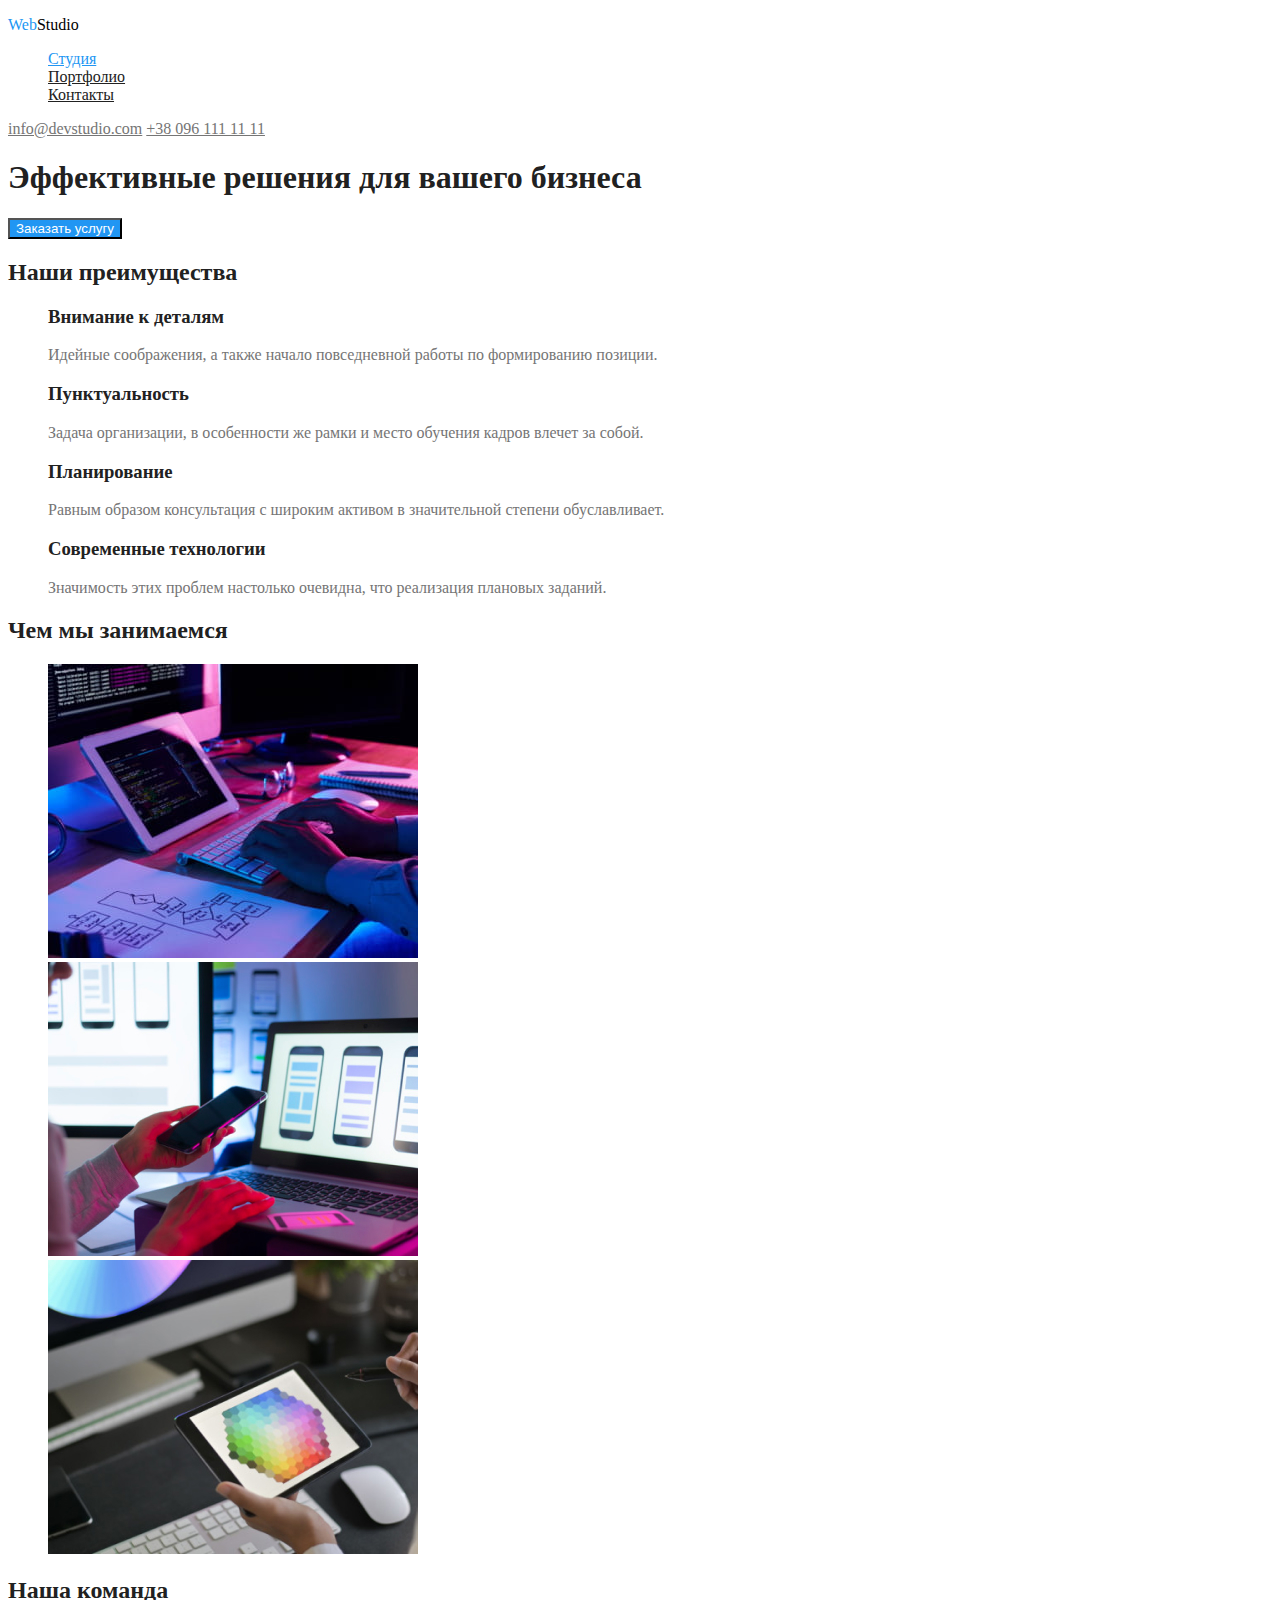
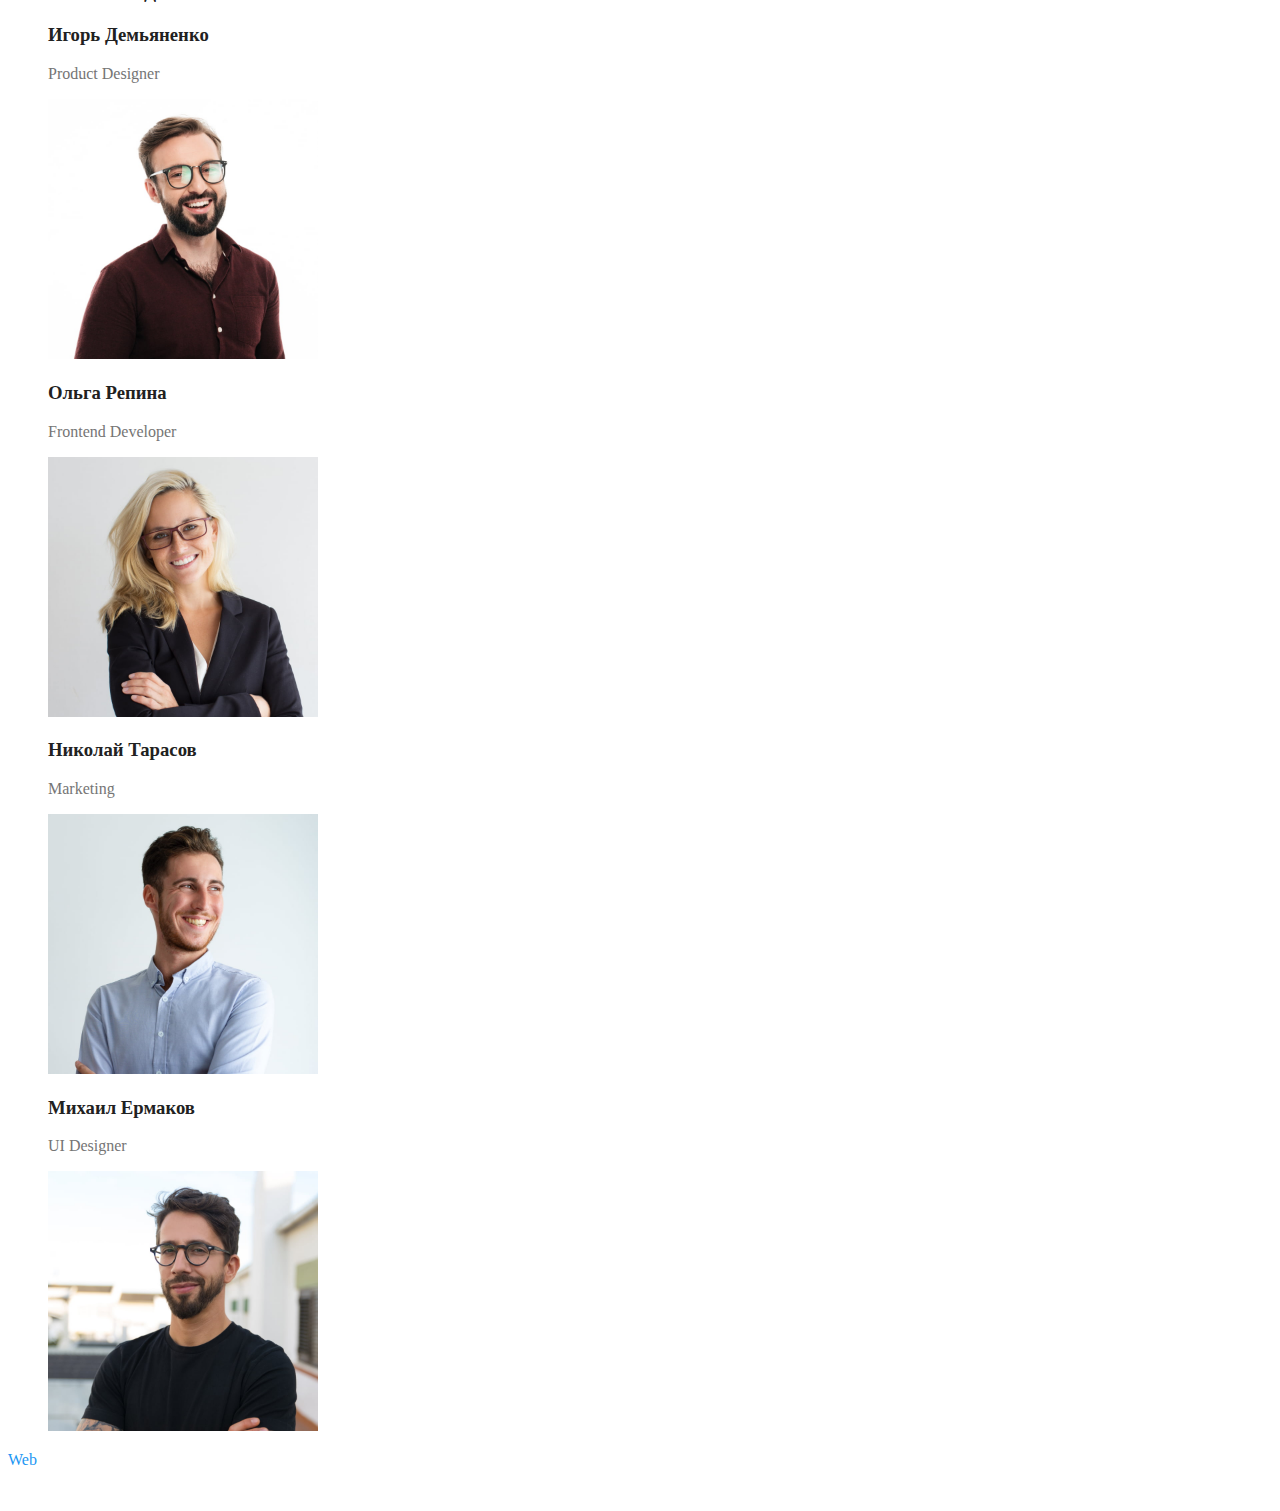
==== index.html @ 6a69d79b "." ====
<!DOCTYPE html>
<html lang="ru">
<head>
    <meta charset="UTF-8">
    <meta http-equiv="X-UA-Compatible" content="IE=edge">
    <meta name="viewport" content="width=device-width, initial-scale=1.0">
    <title>WebStudio</title>
    <link rel="stylesheet" href="./css/style.css">
</head>
<body>

    <!--Шапка-->
    <header>
        <p class="logo">Web<span>Studio</span></p>
        <nav class="site-nav">
            <ul>
                <li> <a class="link current" href="">Студия</a></li>
                <li> <a class="link" href="./portfolio.html">Портфолио</a></li>
                <li> <a class="link" href="">Контакты</a></li>
            </ul>
        </nav>
        <div class="contacts">
            <a class="link" href="mailto:info@devstudio.com">info@devstudio.com</a>
            <a class="link" href="tel:+380991111111">+38 096 111 11 11</a>
        </div>
    </header>
    <main>

    <!-- Hero -->
    <section>
        <h1>Эффективные решения для вашего бизнеса</h1>
        <button type="button" class="button">Заказать услугу</button>
    </section>

    <!-- Наши особенности -->
    <section class="section">
        <h2 class="section-title">Наши преимущества</h2>
        <ul>
           <li><h3 class="features-heading">Внимание к деталям</h3><p class="features-text">Идейные соображения, а также начало повседневной работы по формированию позиции.</p></li> 
           <li><h3 class="features-heading">Пунктуальность</h3><p class="features-text">Задача организации, в особенности же рамки и место обучения кадров влечет за собой.</p></li>
           <li><h3 class="features-heading">Планирование</h3><p class="features-text">Равным образом консультация с широким активом в значительной степени обуславливает.</p></li>
           <li><h3 class="features-heading">Современные технологии</h3><p class="features-text">Значимость этих проблем настолько очевидна, что реализация плановых заданий.</p></li>
        </ul>
    </section> 

    <!-- Чем мы занимаемся-->
    <section class="section">
        <h2 class="section-title">Чем мы занимаемся</h2>
        <ul>
            <li><img src="images/working-process1.jpg" width="370" alt="Процесс написания кода разработчиком"></li>
            <li><img src="images/working-process2.jpg" width="370" alt="Процесс разработки дизайна мобильного приложения"></li>
            <li><img src="images/working-process3.jpg" width="370" alt="Палитра цветов на планшете"></li>
        </ul>
    </section>

    <!-- Наша команда -->
    <section class="section">
        <h2 class="section-title">Наша команда</h2>
        <ul class="team">
            <li><h3>Игорь Демьяненко</h3><p class="team-role">Product Designer</p><img src="images/team-member4.jpg" width="270" alt="Фото Игоря Демьяненко"></li>
            <li><h3>Ольга Репина</h3><p class="team-role">Frontend Developer</p><img src="images/team-member1.jpg" width="270" alt="Фото Ольги Репиной"></li>
            <li><h3>Николай Тарасов</h3><p class="team-role">Marketing</p><img src="images/team-member2.jpg" width="270" alt="Фото Николая Тарасова"></li>
            <li><h3>Михаил Ермаков</h3><p class="team-role">UI Designer</p><img src="images/team-member3.jpg" width="270" alt="Фото Михаила Ермакова"></li>
        </ul>
    </section>
    </main>

    <!--Подвал-->
    <footer>
        <p class="logo footer">Web<span>Studio</span></p>
        <address class="address">
            г. Киев, пр-т Леси Украинки, 26
            <a class="address-contacts" href="mailto:info@example.com">info@example.com</a> 
            <a class="address-contacts" href="tel:+380991111111">+38 099 111 11 11</a>
        </address>
    </footer>
</body>
</html>
---- css/style.css ----
/* акцент #2196F3 */
/* основной цвет #212121 */
/* вторичный цвет #757575 */
/* белый #FFFFFF */
:root {
    --primary-text-color: #212121;
    --secondary-text-color: #757575;
    --accent-color: #2196F3;
    --primary-white-color: #FFFFFF;
}
body {
    color: var(--primary-text-color);
}
ul {
    list-style: none;
}

/* Шапка */

.logo {
    color: var(--accent-color)
}
.logo span {
    color: #000000;;
}
.site-nav .link {
    color: var(--primary-text-color);
}
.site-nav .link:hover,
.site-nav .link:focus {
    color: var(--accent-color);
}
.site-nav .link.current {
    color: var(--accent-color);
}
.contacts .link {
    color: var(--secondary-text-color);
}
.contacts .link:hover,
.contacts .link:focus {
    color: var(--accent-color);
}

/* Hero */
.button {
    color: var(--primary-white-color);
    background-color: var(--accent-color);
}

/* Секции */
.section .section-title {
    color: var(--primary-text-color);
}
.section .features-text {
    color: var(--secondary-text-color);
}
.team-role {
    color: var(--secondary-text-color);
}

/* Подвал */
.logo.footer span {
    color: #FFFFFF;
}
.address {
    color: var(--primary-white-color);
}
.address-contacts {
    color: var(--primary-white-color);
}

/* Стили для страницы portfolio.html */
/* Цвет фона объектов #F5F4FA */

/* Кнопки типа проектов */
.type-button {
    color: var(--primary-text-color);
    background-color: #F5F4FA;
}
.type-button:hover,
.type-button:focus {
    color: var(--primary-white-color);
    background-color: var(--accent-color);
}

/* Список проектов */
.project-type {
    color: var(--secondary-text-color);
}
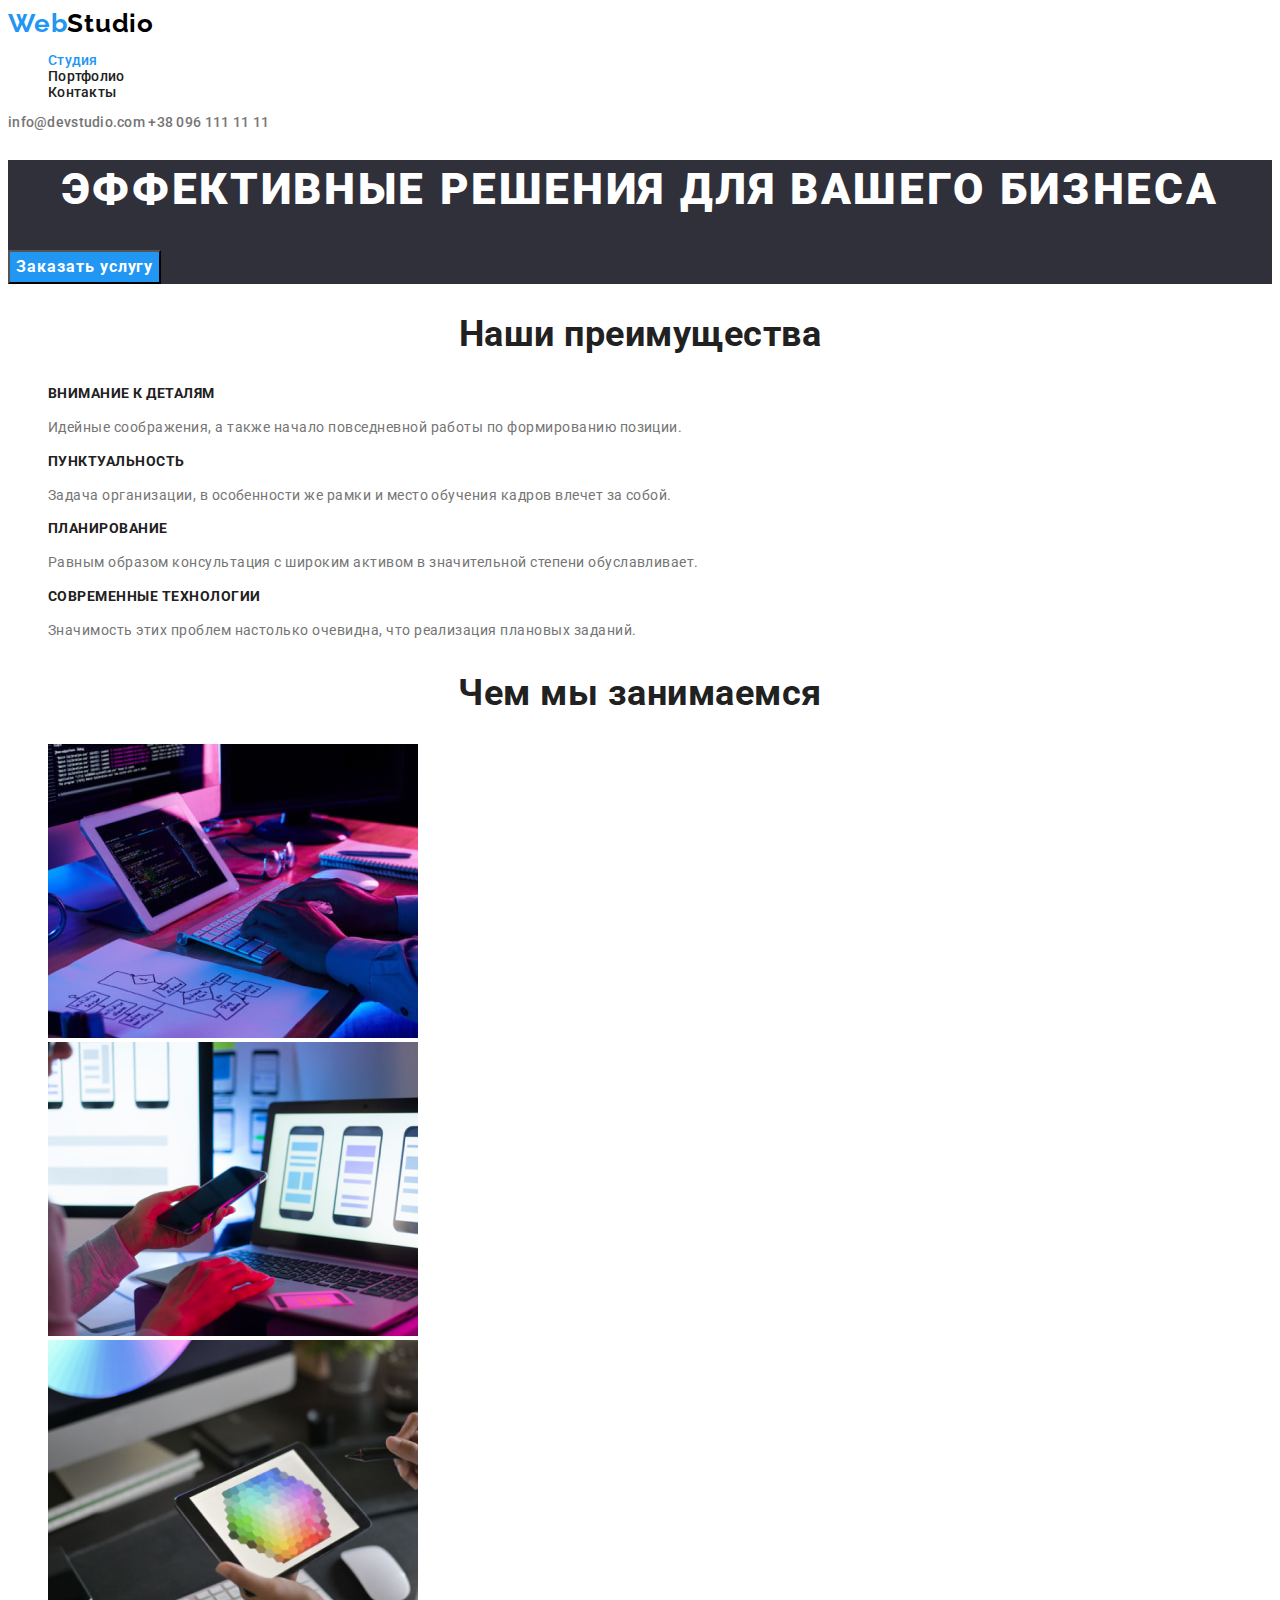
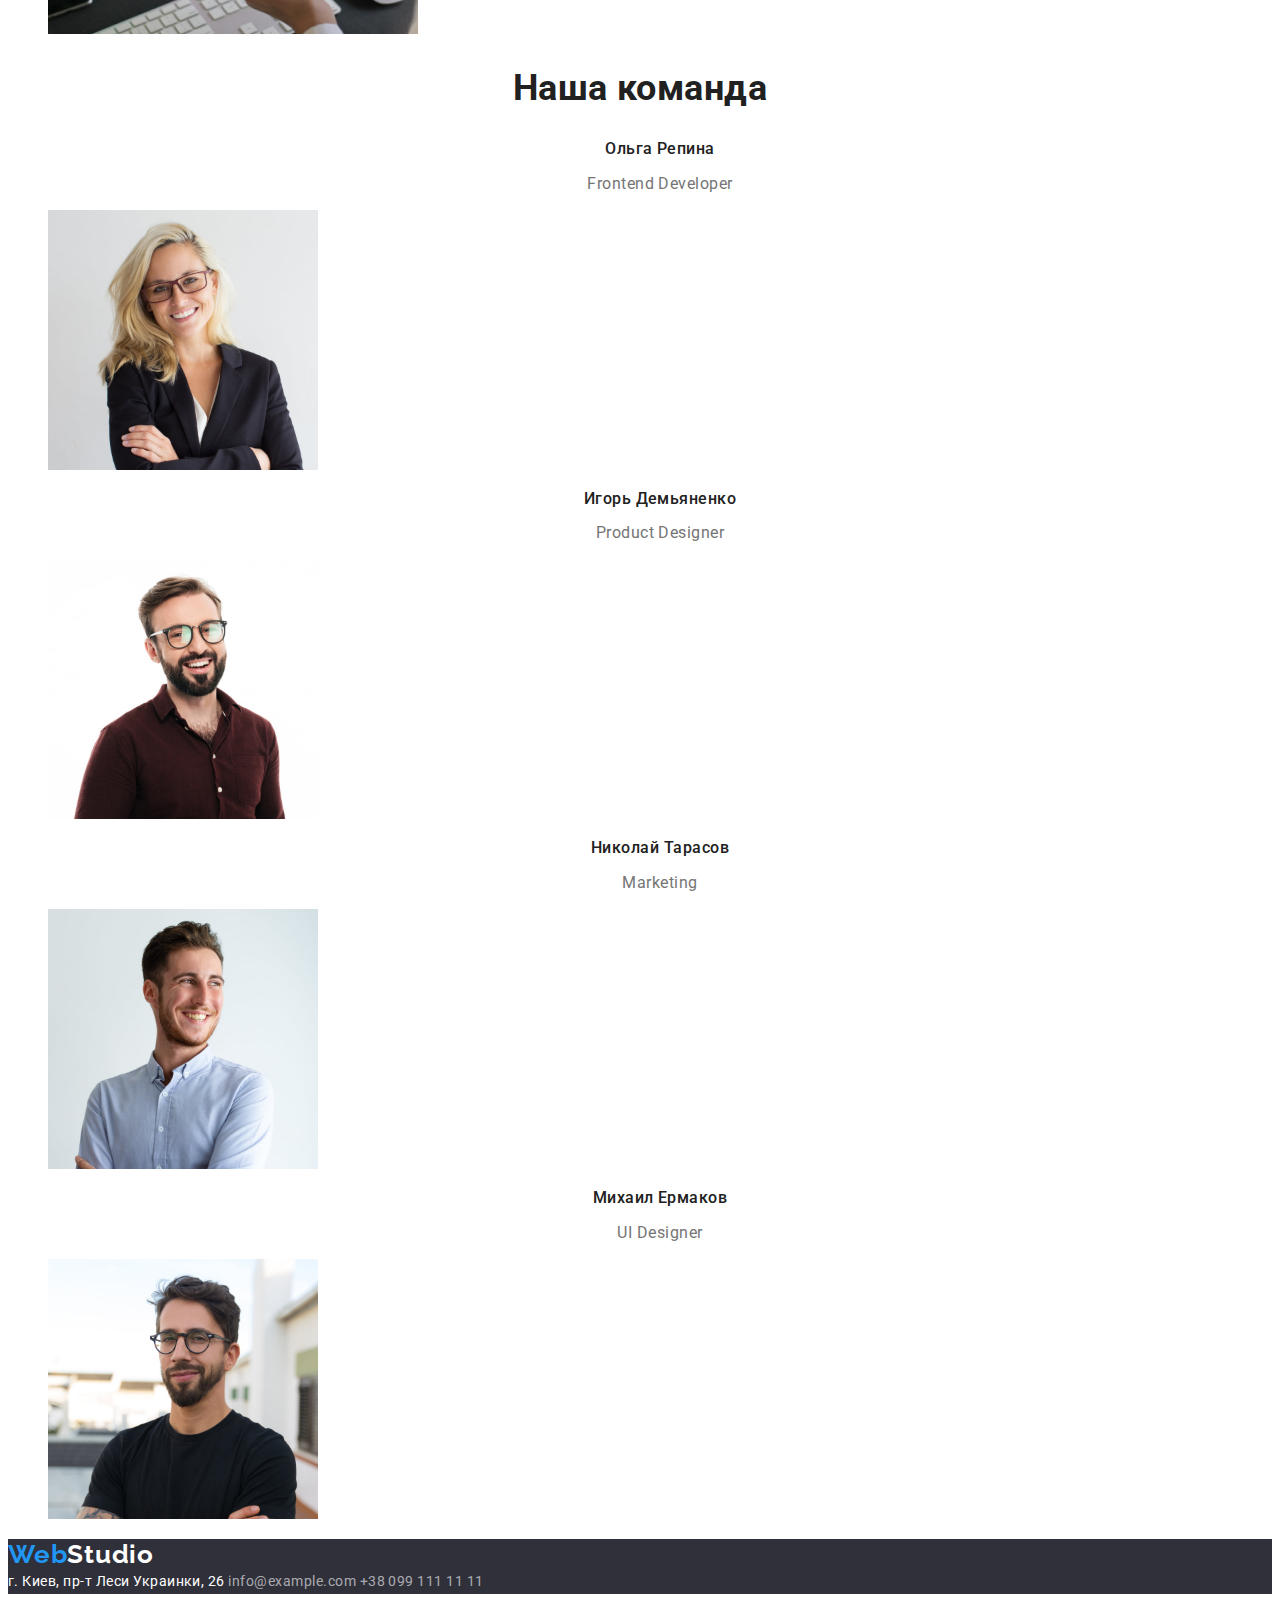
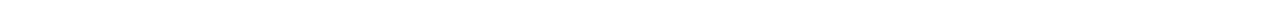
==== commit 9922fb6c: "добавляет шрифты и оформление текстовых элементов" ====
--- a/index.html
+++ b/index.html
@@ -5,15 +5,19 @@
     <meta http-equiv="X-UA-Compatible" content="IE=edge">
     <meta name="viewport" content="width=device-width, initial-scale=1.0">
     <title>WebStudio</title>
-    <link rel="stylesheet" href="./css/style.css">
+    <link 
+    href="https://fonts.googleapis.com/css2?family=Raleway:wght@700&family=Roboto:wght@400;500;700;900&display=swap" 
+    rel="stylesheet"
+    />
+    <link rel="stylesheet" href="./css/style.css"/>
 </head>
 <body>
 
     <!--Шапка-->
-    <header>
-        <p class="logo">Web<span>Studio</span></p>
+    <header class="header">
+        <a href="./index.html" class="logo">Web<span>Studio</span></a>
         <nav class="site-nav">
-            <ul>
+            <ul class="list">
                 <li> <a class="link current" href="">Студия</a></li>
                 <li> <a class="link" href="./portfolio.html">Портфолио</a></li>
                 <li> <a class="link" href="">Контакты</a></li>
@@ -27,15 +31,15 @@
     <main>
 
     <!-- Hero -->
-    <section>
-        <h1>Эффективные решения для вашего бизнеса</h1>
-        <button type="button" class="button">Заказать услугу</button>
+    <section class="hero">
+        <h1 class="hero-title">Эффективные решения для вашего бизнеса</h1>
+        <button type="button" class="button hero">Заказать услугу</button>
     </section>
 
     <!-- Наши особенности -->
     <section class="section">
         <h2 class="section-title">Наши преимущества</h2>
-        <ul>
+        <ul class="list">
            <li><h3 class="features-heading">Внимание к деталям</h3><p class="features-text">Идейные соображения, а также начало повседневной работы по формированию позиции.</p></li> 
            <li><h3 class="features-heading">Пунктуальность</h3><p class="features-text">Задача организации, в особенности же рамки и место обучения кадров влечет за собой.</p></li>
            <li><h3 class="features-heading">Планирование</h3><p class="features-text">Равным образом консультация с широким активом в значительной степени обуславливает.</p></li>
@@ -46,7 +50,7 @@
     <!-- Чем мы занимаемся-->
     <section class="section">
         <h2 class="section-title">Чем мы занимаемся</h2>
-        <ul>
+        <ul class="list">
             <li><img src="images/working-process1.jpg" width="370" alt="Процесс написания кода разработчиком"></li>
             <li><img src="images/working-process2.jpg" width="370" alt="Процесс разработки дизайна мобильного приложения"></li>
             <li><img src="images/working-process3.jpg" width="370" alt="Палитра цветов на планшете"></li>
@@ -56,18 +60,18 @@
     <!-- Наша команда -->
     <section class="section">
         <h2 class="section-title">Наша команда</h2>
-        <ul class="team">
-            <li><h3>Игорь Демьяненко</h3><p class="team-role">Product Designer</p><img src="images/team-member4.jpg" width="270" alt="Фото Игоря Демьяненко"></li>
-            <li><h3>Ольга Репина</h3><p class="team-role">Frontend Developer</p><img src="images/team-member1.jpg" width="270" alt="Фото Ольги Репиной"></li>
-            <li><h3>Николай Тарасов</h3><p class="team-role">Marketing</p><img src="images/team-member2.jpg" width="270" alt="Фото Николая Тарасова"></li>
-            <li><h3>Михаил Ермаков</h3><p class="team-role">UI Designer</p><img src="images/team-member3.jpg" width="270" alt="Фото Михаила Ермакова"></li>
+        <ul class="list">
+            <li class="team-card"><h3 class="teammate">Ольга Репина</h3><p class="position">Frontend Developer</p><img src="images/team-member1.jpg" width="270" alt="Фото Ольги Репиной"></li>
+            <li class="team-card"><h3 class="teammate">Игорь Демьяненко</h3><p class="position">Product Designer</p><img src="images/team-member4.jpg" width="270" alt="Фото Игоря Демьяненко"></li>
+            <li class="team-card"><h3 class="teammate">Николай Тарасов</h3><p class="position">Marketing</p><img src="images/team-member2.jpg" width="270" alt="Фото Николая Тарасова"></li>
+            <li class="team-card"><h3 class="teammate">Михаил Ермаков</h3><p class="position">UI Designer</p><img src="images/team-member3.jpg" width="270" alt="Фото Михаила Ермакова"></li>
         </ul>
     </section>
     </main>
 
     <!--Подвал-->
-    <footer>
-        <p class="logo footer">Web<span>Studio</span></p>
+    <footer class="footer">
+        <a href="./index.html" class="logo footer">Web<span>Studio</span></a>
         <address class="address">
             г. Киев, пр-т Леси Украинки, 26
             <a class="address-contacts" href="mailto:info@example.com">info@example.com</a> 
--- a/css/style.css
+++ b/css/style.css
@@ -10,21 +10,37 @@
 }
 body {
     color: var(--primary-text-color);
-}
-ul {
-    list-style: none;
+    font-family: Roboto, sans-serif;
+    font-weight: 400;
+    letter-spacing: 0.03em;
 }
 
-/* Шапка */
-
+/* Лого */
 .logo {
-    color: var(--accent-color)
+    color: var(--accent-color);
+    font-family: Raleway, sans-serif;
+    font-size: 26px;
+    font-weight: 700;
+    line-height: 1.19; 
+    letter-spacing: 0.03em;
+    text-decoration: none;
 }
 .logo span {
-    color: #000000;;
+    color: #000000;
+}
+/* Шапка */
+.header {
+    font-weight: 500;
+    font-size: 14px;
+    line-height: 1.14;
+    letter-spacing: 0.02em;
+}
+.list {
+    list-style: none;
 }
 .site-nav .link {
     color: var(--primary-text-color);
+    text-decoration: none;
 }
 .site-nav .link:hover,
 .site-nav .link:focus {
@@ -35,6 +51,7 @@
 }
 .contacts .link {
     color: var(--secondary-text-color);
+    text-decoration: none;
 }
 .contacts .link:hover,
 .contacts .link:focus {
@@ -42,48 +59,110 @@
 }
 
 /* Hero */
+.hero {
+    background-color: #2F303A;
+}
+.hero-title {
+    color: var(--primary-white-color);
+    font-weight: 900;
+    font-size: 44px;
+    line-height: 1.36;
+    letter-spacing: 0.06em;
+    text-transform: uppercase;
+    text-align: center;
+}
 .button {
     color: var(--primary-white-color);
     background-color: var(--accent-color);
+    font-family: inherit;
+    font-weight: 700;
+    font-size: 16px;
+    line-height: 1.8;
+    text-align: center;
+    letter-spacing: 0.06em;
+    align-items: center;
+
+    cursor: pointer;
 }
 
 /* Секции */
 .section .section-title {
     color: var(--primary-text-color);
+    font-style: normal;
+    font-size: 36px;
+    text-align: center;
+    line-height: 1.16;
+}
+.section .features-heading {
+    font-size: 14px;
+    line-height: 1.14;
+    text-transform: uppercase;
 }
 .section .features-text {
     color: var(--secondary-text-color);
+    font-size: 14px;
+    line-height: 1.7;
 }
-.team-role {
+.teammate {
+    font-weight: 500;
+    font-size: 16px;
+    line-height: 1.18;
+    text-align: center;
+}
+.position {
     color: var(--secondary-text-color);
+    font-size: 16px;
+    line-height: 1.18;
+    text-align: center; 
 }
 
-/* Подвал */
+/* Подвал */  
+.footer {
+    background-color: #2F303A;
+}
 .logo.footer span {
     color: #FFFFFF;
 }
 .address {
     color: var(--primary-white-color);
+    font-style: normal;
+    font-size: 14px;
+    line-height: 1.7;
 }
 .address-contacts {
-    color: var(--primary-white-color);
+    color: rgba(255, 255, 255, 0.6);
+    text-decoration: none;
 }
 
 /* Стили для страницы portfolio.html */
 /* Цвет фона объектов #F5F4FA */
 
 /* Кнопки типа проектов */
-.type-button {
+.filter-button {
     color: var(--primary-text-color);
-    background-color: #F5F4FA;
+    background-color: #F5F4FA;    
+    font-family: inherit;
+    font-weight: 500;
+    font-size: 16px;
+    line-height: 1.6;
+    text-align: center;
+
+    cursor: pointer;
 }
-.type-button:hover,
-.type-button:focus {
+.filter-button:hover,
+.filter-button:focus {
     color: var(--primary-white-color);
     background-color: var(--accent-color);
 }
 
 /* Список проектов */
+.project-name {
+    font-size: 18px;
+    line-height: 2;
+    letter-spacing: 0.06em;
+}
 .project-type {
     color: var(--secondary-text-color);
+    font-size: 16px;
+    line-height: 1.87;
 }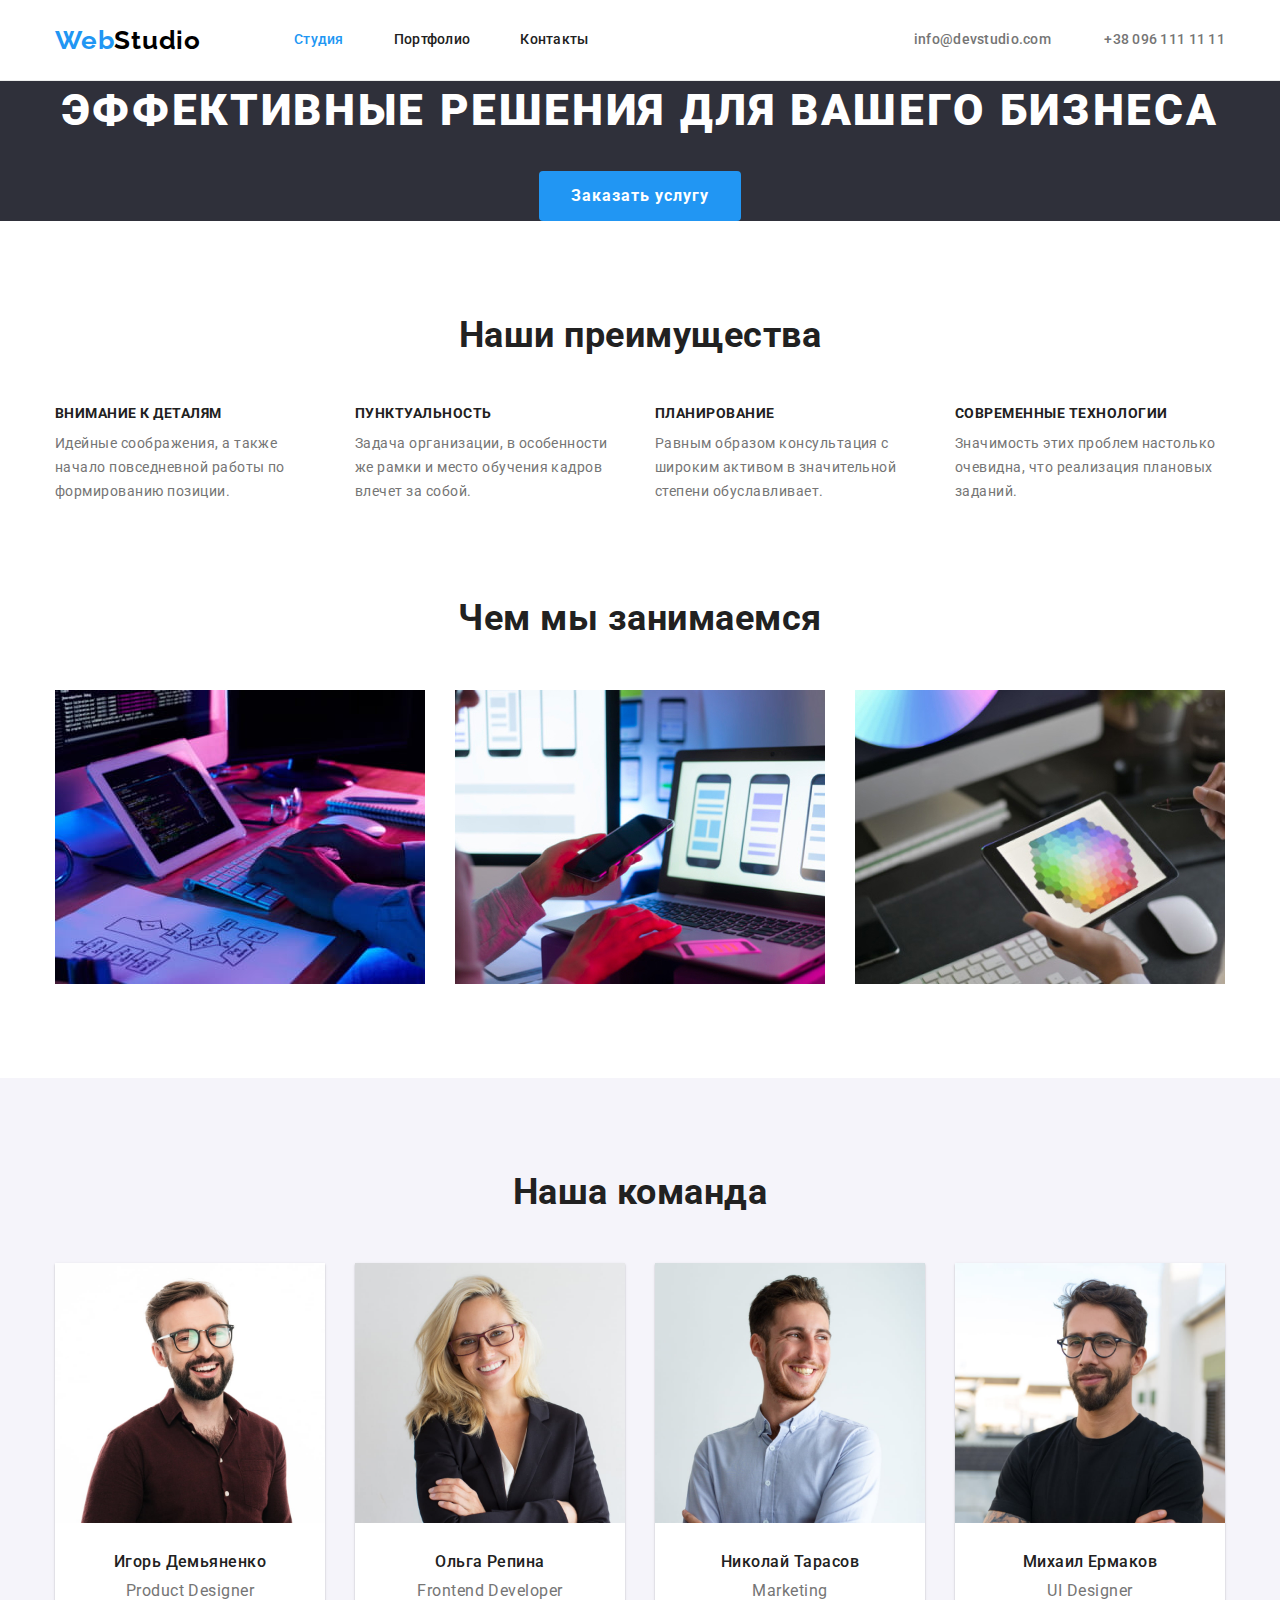
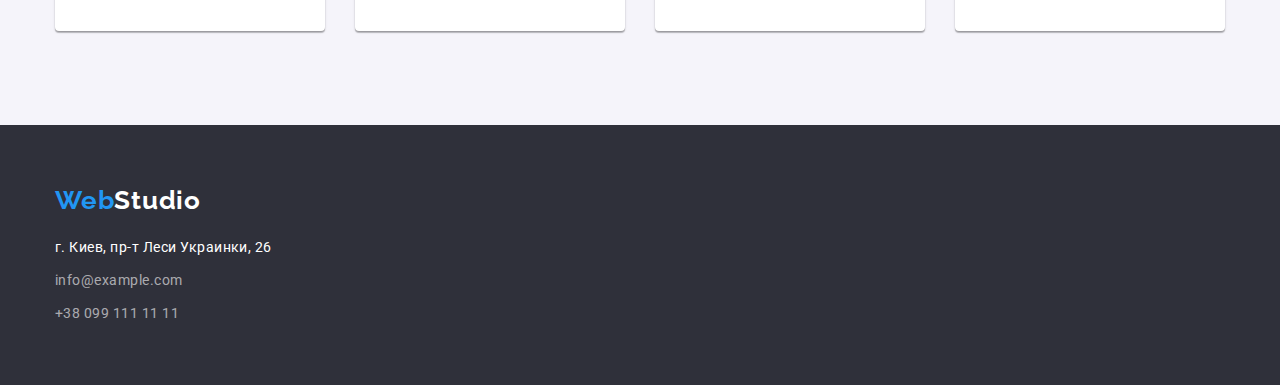
==== commit ef768ca9: "добавление сетки, маржинов и паддингов" ====
--- a/index.html
+++ b/index.html
@@ -9,74 +9,87 @@
     href="https://fonts.googleapis.com/css2?family=Raleway:wght@700&family=Roboto:wght@400;500;700;900&display=swap" 
     rel="stylesheet"
     />
+    <link rel="stylesheet" href="https://cdnjs.cloudflare.com/ajax/libs/modern-normalize/1.1.0/modern-normalize.min.css">
     <link rel="stylesheet" href="./css/style.css"/>
 </head>
 <body>
 
     <!--Шапка-->
     <header class="header">
-        <a href="./index.html" class="logo">Web<span>Studio</span></a>
-        <nav class="site-nav">
-            <ul class="list">
-                <li> <a class="link current" href="">Студия</a></li>
-                <li> <a class="link" href="./portfolio.html">Портфолио</a></li>
-                <li> <a class="link" href="">Контакты</a></li>
-            </ul>
-        </nav>
-        <div class="contacts">
-            <a class="link" href="mailto:info@devstudio.com">info@devstudio.com</a>
-            <a class="link" href="tel:+380991111111">+38 096 111 11 11</a>
+        <div class="container main-header">
+            <a href="./index.html" class="logo">Web<span>Studio</span></a>
+            <nav class="site-nav">
+                 <ul class="site-nav list">
+                    <li class="item"> <a class="link current" href="">Студия</a></li>
+                    <li class="item"> <a class="link" href="./portfolio.html">Портфолио</a></li>
+                    <li class="item"> <a class="link" href="">Контакты</a></li>
+                 </ul>
+            </nav>
+            <div class="contacts">
+                <a class="link" href="mailto:info@devstudio.com">info@devstudio.com</a>
+                <a class="link" href="tel:+380991111111">+38 096 111 11 11</a>
+            </div>
         </div>
     </header>
     <main>
 
     <!-- Hero -->
     <section class="hero">
-        <h1 class="hero-title">Эффективные решения для вашего бизнеса</h1>
-        <button type="button" class="button hero">Заказать услугу</button>
+        <div class="container">
+            <h1 class="hero-title">Эффективные решения для вашего бизнеса</h1>
+            <button type="button" class="button hero">Заказать услугу</button>
+        </div>
     </section>
 
     <!-- Наши особенности -->
     <section class="section">
-        <h2 class="section-title">Наши преимущества</h2>
-        <ul class="list">
-           <li><h3 class="features-heading">Внимание к деталям</h3><p class="features-text">Идейные соображения, а также начало повседневной работы по формированию позиции.</p></li> 
-           <li><h3 class="features-heading">Пунктуальность</h3><p class="features-text">Задача организации, в особенности же рамки и место обучения кадров влечет за собой.</p></li>
-           <li><h3 class="features-heading">Планирование</h3><p class="features-text">Равным образом консультация с широким активом в значительной степени обуславливает.</p></li>
-           <li><h3 class="features-heading">Современные технологии</h3><p class="features-text">Значимость этих проблем настолько очевидна, что реализация плановых заданий.</p></li>
-        </ul>
+        <div class="container">
+            <h2 class="section-title">Наши преимущества</h2>
+            <ul class="features list">
+                <li class="item"><h3 class="features-heading">Внимание к деталям</h3><p class="features-text">Идейные соображения, а также начало повседневной работы по формированию позиции.</p></li> 
+                <li class="item"><h3 class="features-heading">Пунктуальность</h3><p class="features-text">Задача организации, в особенности же рамки и место обучения кадров влечет за собой.</p></li>
+                <li class="item"><h3 class="features-heading">Планирование</h3><p class="features-text">Равным образом консультация с широким активом в значительной степени обуславливает.</p></li>
+                <li class="item"><h3 class="features-heading">Современные технологии</h3><p class="features-text">Значимость этих проблем настолько очевидна, что реализация плановых заданий.</p></li>
+            </ul>
+        </div>
     </section> 
-
+    
     <!-- Чем мы занимаемся-->
-    <section class="section">
-        <h2 class="section-title">Чем мы занимаемся</h2>
-        <ul class="list">
-            <li><img src="images/working-process1.jpg" width="370" alt="Процесс написания кода разработчиком"></li>
-            <li><img src="images/working-process2.jpg" width="370" alt="Процесс разработки дизайна мобильного приложения"></li>
-            <li><img src="images/working-process3.jpg" width="370" alt="Палитра цветов на планшете"></li>
-        </ul>
+    <section class="section no-padding">
+        <div class="container">
+            <h2 class="section-title">Чем мы занимаемся</h2>
+            <ul class="picture list">
+                <li class="item"><img class="image" src="images/working-process1.jpg" width="370" alt="Процесс написания кода разработчиком"></li>
+                <li class="item"><img class="image" src="images/working-process2.jpg" width="370" alt="Процесс разработки дизайна мобильного приложения"></li>
+                <li class="item"><img class="image" src="images/working-process3.jpg" width="370" alt="Палитра цветов на планшете"></li>
+            </ul>
+        </div>
     </section>
 
     <!-- Наша команда -->
     <section class="section">
-        <h2 class="section-title">Наша команда</h2>
-        <ul class="list">
-            <li class="team-card"><h3 class="teammate">Ольга Репина</h3><p class="position">Frontend Developer</p><img src="images/team-member1.jpg" width="270" alt="Фото Ольги Репиной"></li>
-            <li class="team-card"><h3 class="teammate">Игорь Демьяненко</h3><p class="position">Product Designer</p><img src="images/team-member4.jpg" width="270" alt="Фото Игоря Демьяненко"></li>
-            <li class="team-card"><h3 class="teammate">Николай Тарасов</h3><p class="position">Marketing</p><img src="images/team-member2.jpg" width="270" alt="Фото Николая Тарасова"></li>
-            <li class="team-card"><h3 class="teammate">Михаил Ермаков</h3><p class="position">UI Designer</p><img src="images/team-member3.jpg" width="270" alt="Фото Михаила Ермакова"></li>
-        </ul>
+        <div class="container">
+            <h2 class="section-title">Наша команда</h2>
+            <ul class="team list">
+                <li class="card"><img class="image" src="images/team-member4.jpg" width="270" alt="Фото Игоря Демьяненко"><h3 class="teammate">Игорь Демьяненко</h3><p class="position">Product Designer</p></li>
+                <li class="card"><img class="image" src="images/team-member1.jpg" width="270" alt="Фото Ольги Репиной"><h3 class="teammate">Ольга Репина</h3><p class="position">Frontend Developer</p></li>
+                <li class="card"><img class="image" src="images/team-member2.jpg" width="270" alt="Фото Николая Тарасова"><h3 class="teammate">Николай Тарасов</h3><p class="position">Marketing</p></li>
+                <li class="card"><img class="image" src="images/team-member3.jpg" width="270" alt="Фото Михаила Ермакова"><h3 class="teammate">Михаил Ермаков</h3><p class="position">UI Designer</p></li>
+            </ul>
+        </div>
     </section>
     </main>
 
     <!--Подвал-->
     <footer class="footer">
-        <a href="./index.html" class="logo footer">Web<span>Studio</span></a>
-        <address class="address">
-            г. Киев, пр-т Леси Украинки, 26
-            <a class="address-contacts" href="mailto:info@example.com">info@example.com</a> 
-            <a class="address-contacts" href="tel:+380991111111">+38 099 111 11 11</a>
-        </address>
+        <div class="container footer">
+            <a href="./index.html" class="logo footer">Web<span>Studio</span></a>
+             <address class="address">
+                 г. Киев, пр-т Леси Украинки, 26
+                <a class="address-contacts" href="mailto:info@example.com">info@example.com</a> 
+                <a class="address-contacts" href="tel:+380991111111">+38 099 111 11 11</a>
+            </address>
+        </div>
     </footer>
 </body>
 </html>--- a/css/style.css
+++ b/css/style.css
@@ -2,11 +2,13 @@
 /* основной цвет #212121 */
 /* вторичный цвет #757575 */
 /* белый #FFFFFF */
+/* переменный цвет секции #F5F4FA */
 :root {
     --primary-text-color: #212121;
     --secondary-text-color: #757575;
     --accent-color: #2196F3;
     --primary-white-color: #FFFFFF;
+    --secondary-background-color: #F5F4FA;
 }
 body {
     color: var(--primary-text-color);
@@ -15,6 +17,21 @@
     letter-spacing: 0.03em;
 }
 
+.list {
+    list-style: none;
+    padding: 0;
+    margin: 0;
+}
+
+.image {
+    display: block;
+}
+.container {
+    width: 1200px;
+    margin: 0 auto;
+    padding-right: 15px;
+    padding-left: 15px;
+}
 /* Лого */
 .logo {
     color: var(--accent-color);
@@ -30,15 +47,32 @@
 }
 /* Шапка */
 .header {
+    border-bottom: 1px solid #ECECEC;
+
     font-weight: 500;
     font-size: 14px;
     line-height: 1.14;
     letter-spacing: 0.02em;
 }
-.list {
-    list-style: none;
+.container.main-header {
+    display: flex;
+    align-items: center;
+}
+.site-nav {
+    margin-left: 93px;
+}
+.site-nav.list {
+    display: flex;
+    margin-left: 0;
+}
+.site-nav .item:not(:last-child) {
+    margin-right: 50px;
 }
 .site-nav .link {
+    display: block;
+    padding-top: 32px;
+    padding-bottom: 32px;
+    
     color: var(--primary-text-color);
     text-decoration: none;
 }
@@ -49,6 +83,12 @@
 .site-nav .link.current {
     color: var(--accent-color);
 }
+.contacts {
+    margin-left: auto;
+}
+.contacts .link:not(:last-child) {
+    margin-right: 50px;
+}
 .contacts .link {
     color: var(--secondary-text-color);
     text-decoration: none;
@@ -61,23 +101,31 @@
 /* Hero */
 .hero {
     background-color: #2F303A;
+    text-align: center;
 }
 .hero-title {
+    margin-top: 0;
+    margin-bottom: 30px;
+
     color: var(--primary-white-color);
     font-weight: 900;
     font-size: 44px;
     line-height: 1.36;
     letter-spacing: 0.06em;
     text-transform: uppercase;
-    text-align: center;
 }
 .button {
+    border: 0;
+    border-radius: 4px;
+    padding: 10px 32px;
+    
+
     color: var(--primary-white-color);
     background-color: var(--accent-color);
     font-family: inherit;
     font-weight: 700;
     font-size: 16px;
-    line-height: 1.8;
+    line-height: 1.87;
     text-align: center;
     letter-spacing: 0.06em;
     align-items: center;
@@ -86,30 +134,79 @@
 }
 
 /* Секции */
-.section .section-title {
+.section {
+    padding-bottom: 94px;
+}
+.section:nth-child(2n) {
+    padding-top: 94px;
+}
+.section:nth-child(4) {
+    background-color: var(--secondary-background-color);
+}
+.section-title {
+    margin-top: 0;
+    margin-bottom: 50px;
+
     color: var(--primary-text-color);
     font-style: normal;
     font-size: 36px;
     text-align: center;
     line-height: 1.16;
 }
-.section .features-heading {
+
+/* Наши особенности */
+.features-heading {
+    margin-top: 0;
+    margin-bottom: 10px;
     font-size: 14px;
     line-height: 1.14;
     text-transform: uppercase;
 }
-.section .features-text {
+.features-text {
+    margin: 0;
     color: var(--secondary-text-color);
     font-size: 14px;
     line-height: 1.7;
 }
+.features.list {
+    display: flex;
+}
+.features .item {
+    width: 270px;
+}
+.features .item + .item {
+    margin-left: 30px;
+}
+
+/* Чем мы занимаемся */
+.picture.list {
+    display: flex;
+    justify-content: space-between;
+}
+
+/* Наша команда */
+.team .card {
+    background-color: var(--primary-white-color);
+    box-shadow: 0px 1px 3px rgba(0, 0, 0, 0.12), 0px 1px 1px rgba(0, 0, 0, 0.14), 0px 2px 1px rgba(0, 0, 0, 0.2);
+    border-radius: 0px 0px 4px 4px;
+}
+.team.list {
+    display: flex;
+    justify-content: space-between;
+}
 .teammate {
+    margin-top: 30px;
+    margin-bottom: 10px;
+
     font-weight: 500;
     font-size: 16px;
     line-height: 1.18;
     text-align: center;
 }
 .position {
+    margin-top: 0;
+    margin-bottom: 30px;
+
     color: var(--secondary-text-color);
     font-size: 16px;
     line-height: 1.18;
@@ -120,16 +217,26 @@
 .footer {
     background-color: #2F303A;
 }
+.container.footer {
+    padding-top: 60px;
+    padding-bottom: 60px;
+}
 .logo.footer span {
     color: #FFFFFF;
 }
 .address {
+    display: flex;
+    flex-direction: column;
+    margin-top: 20px;
+
     color: var(--primary-white-color);
     font-style: normal;
     font-size: 14px;
     line-height: 1.7;
 }
 .address-contacts {
+    margin-top: 9px;
+
     color: rgba(255, 255, 255, 0.6);
     text-decoration: none;
 }
@@ -138,7 +245,23 @@
 /* Цвет фона объектов #F5F4FA */
 
 /* Кнопки типа проектов */
+.portfolio {
+    padding-top: 94px;
+    padding-bottom: 94px;
+}
+.filter.list {
+    display: flex;
+    justify-content: center;
+    margin-bottom: 50px;
+}
+.filter .item + .item {
+    margin-left: 8px;
+}
 .filter-button {
+    border: 0;
+    border-radius: 4px;
+    padding: 6px 22px;
+
     color: var(--primary-text-color);
     background-color: #F5F4FA;    
     font-family: inherit;
@@ -156,12 +279,32 @@
 }
 
 /* Список проектов */
-.project-name {
+.projects.list {
+    display: flex;
+    flex-wrap: wrap;
+    margin: -15px;
+}
+.projects .item {
+    margin: 15px;
+}
+.card-text {
+    padding: 20px 24px;
+
+    border-right: 1px solid #EEEEEE;
+    border-bottom: 1px solid #EEEEEE;
+    border-left: 1px solid #EEEEEE;
+
+}
+.projects-name {
+    margin: 0;
+
     font-size: 18px;
     line-height: 2;
     letter-spacing: 0.06em;
 }
-.project-type {
+.projects-type {
+    margin: 4px 0 0;
+
     color: var(--secondary-text-color);
     font-size: 16px;
     line-height: 1.87;
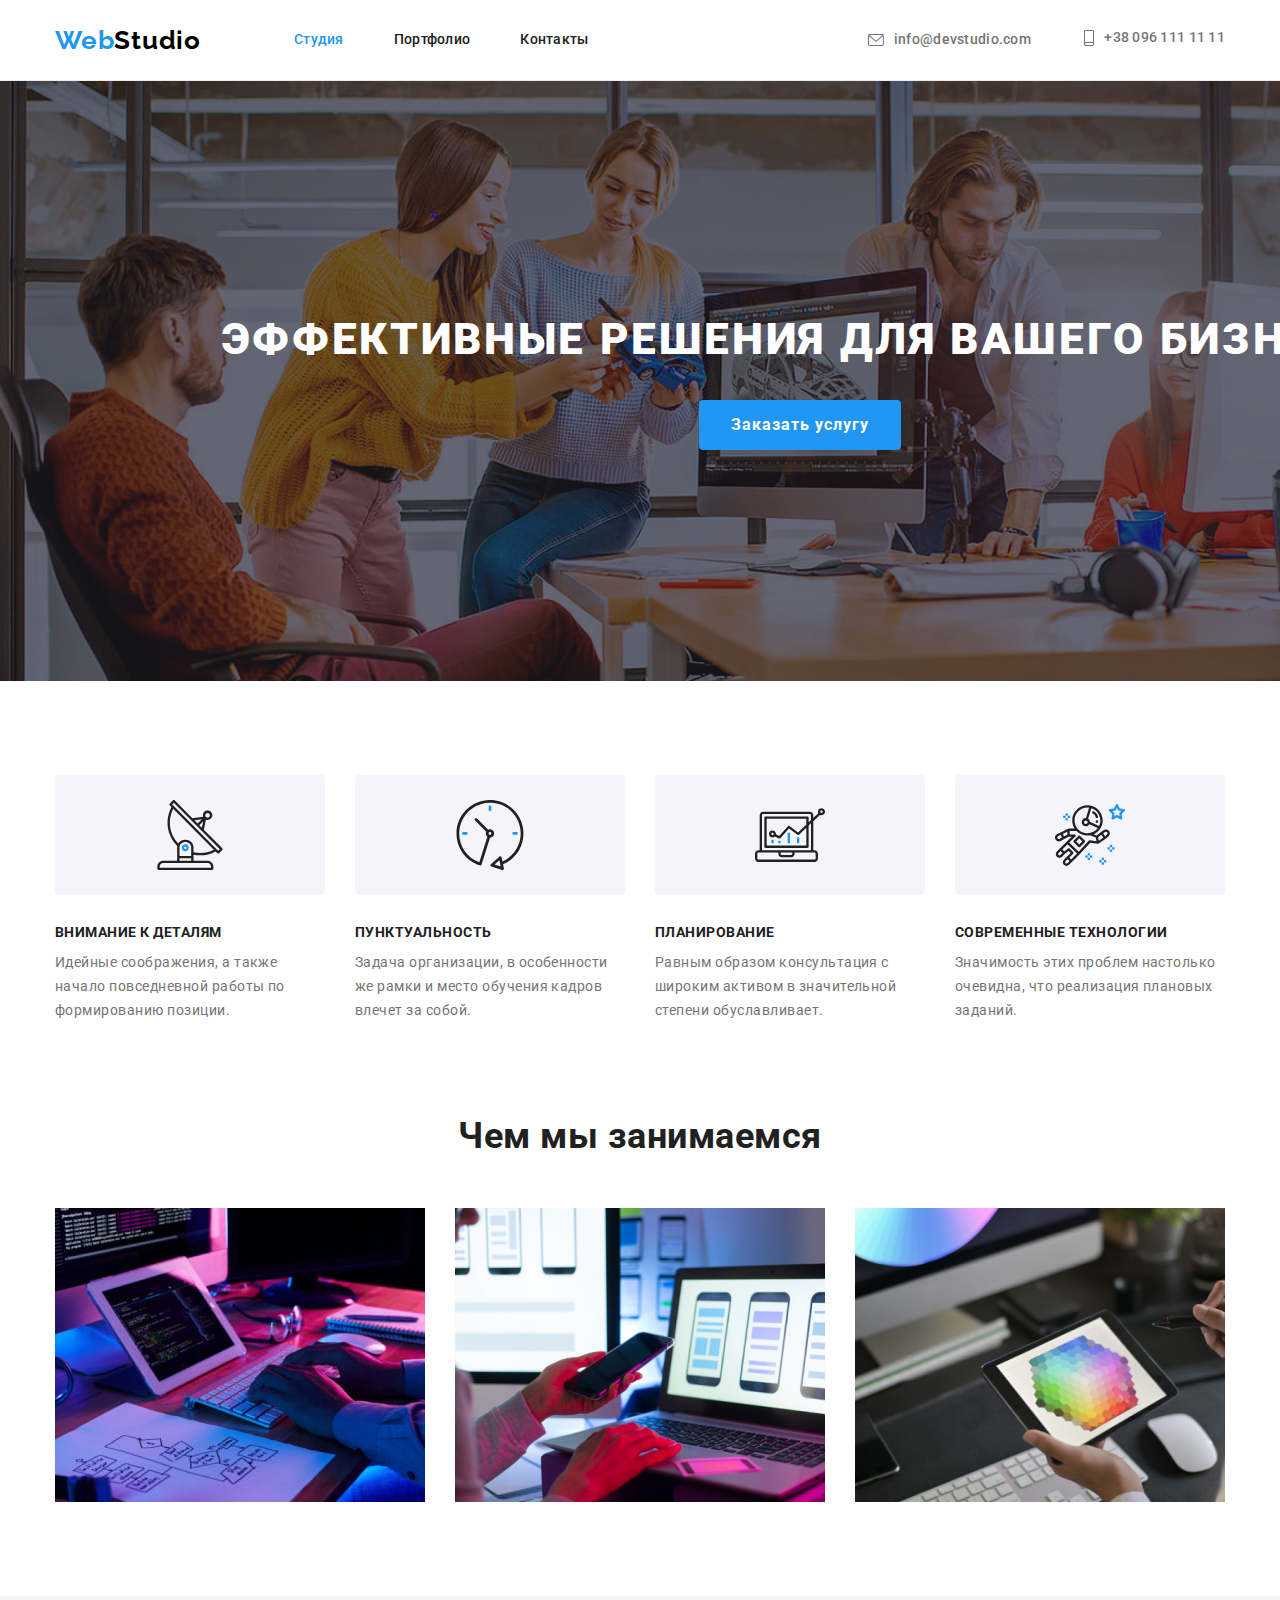
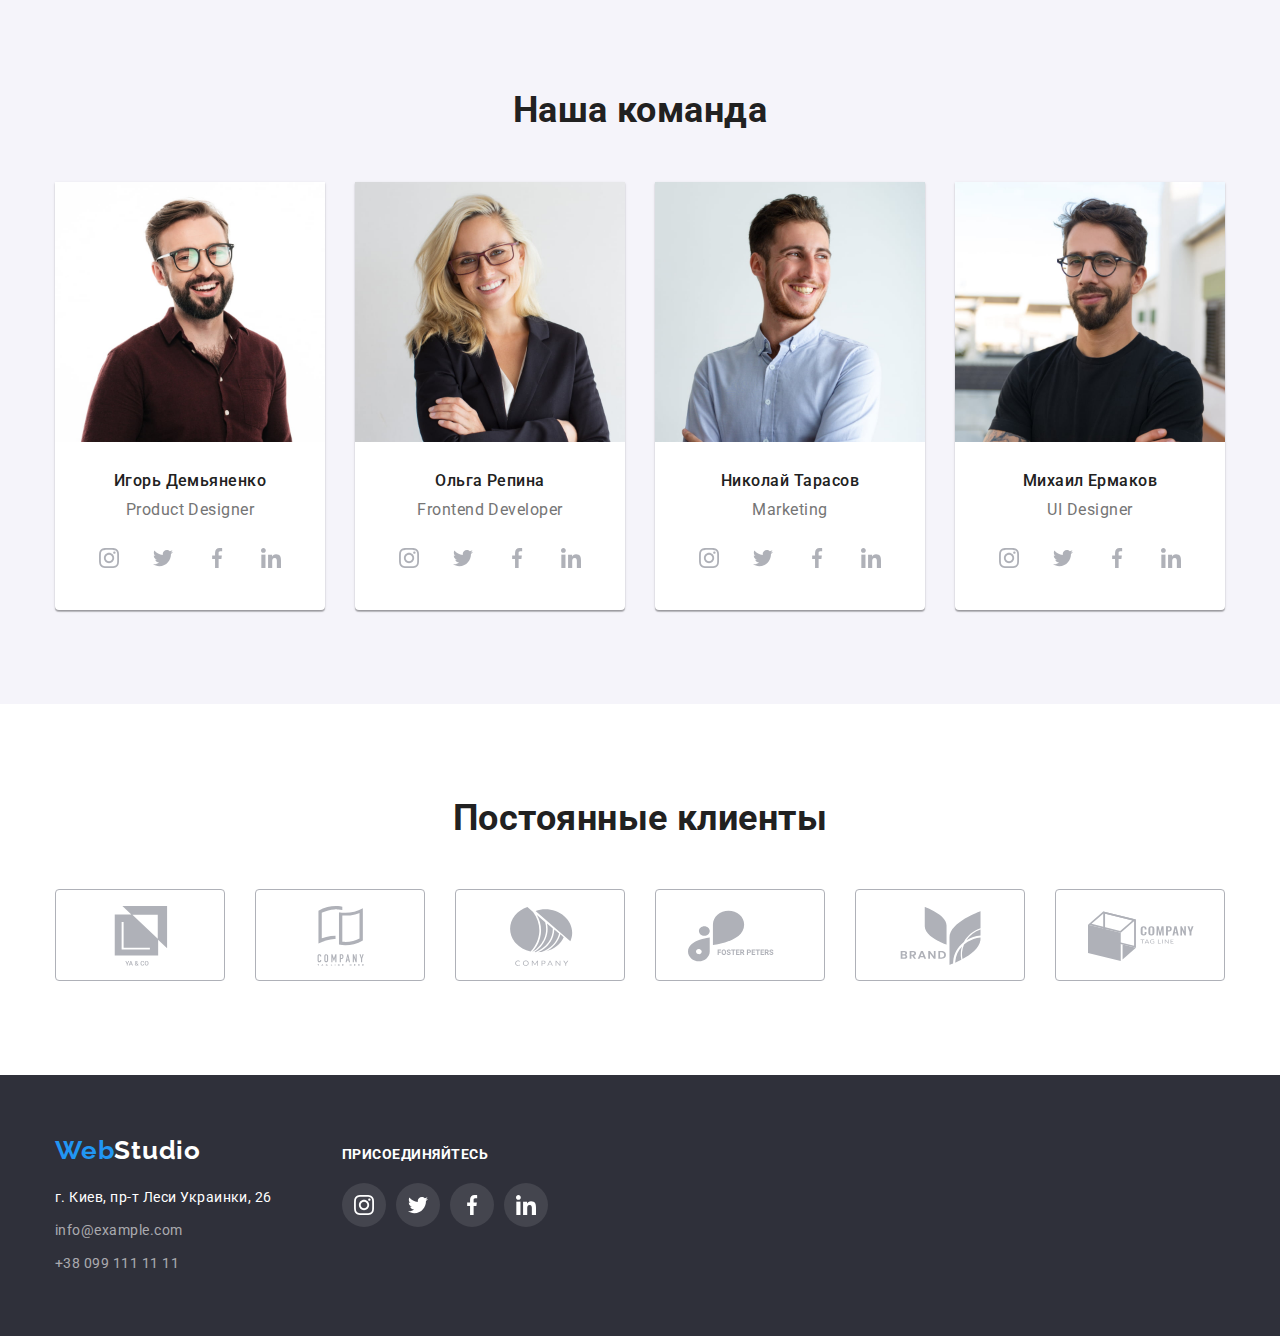
==== commit d3ee15d8: "добавляет свг и бг имедж" ====
--- a/index.html
+++ b/index.html
@@ -26,8 +26,14 @@
                  </ul>
             </nav>
             <div class="contacts">
-                <a class="link" href="mailto:info@devstudio.com">info@devstudio.com</a>
-                <a class="link" href="tel:+380991111111">+38 096 111 11 11</a>
+                <a class="link" href="mailto:info@devstudio.com">
+                    <svg class="contacts-icon" width="16" height="12">
+                        <use href="./images/icon-sprite.svg#envelope"></use>
+                    </svg>info@devstudio.com</a>
+                <a class="link" href="tel:+380991111111">
+                    <svg class="contacts-icon" width="10" height="16">
+                        <use href="./images/icon-sprite.svg#smartphone"></use>
+                    </svg>+38 096 111 11 11</a>
             </div>
         </div>
     </header>
@@ -35,7 +41,7 @@
 
     <!-- Hero -->
     <section class="hero">
-        <div class="container">
+        <div class="overlay">
             <h1 class="hero-title">Эффективные решения для вашего бизнеса</h1>
             <button type="button" class="button hero">Заказать услугу</button>
         </div>
@@ -44,12 +50,36 @@
     <!-- Наши особенности -->
     <section class="section">
         <div class="container">
-            <h2 class="section-title">Наши преимущества</h2>
+            <h2 class="section-title visually-hidden">Наши преимущества</h2>
             <ul class="features list">
-                <li class="item"><h3 class="features-heading">Внимание к деталям</h3><p class="features-text">Идейные соображения, а также начало повседневной работы по формированию позиции.</p></li> 
-                <li class="item"><h3 class="features-heading">Пунктуальность</h3><p class="features-text">Задача организации, в особенности же рамки и место обучения кадров влечет за собой.</p></li>
-                <li class="item"><h3 class="features-heading">Планирование</h3><p class="features-text">Равным образом консультация с широким активом в значительной степени обуславливает.</p></li>
-                <li class="item"><h3 class="features-heading">Современные технологии</h3><p class="features-text">Значимость этих проблем настолько очевидна, что реализация плановых заданий.</p></li>
+                <li class="item">
+                    <div class="features-icon">
+                        <svg>
+                            <use href="./images/icon-sprite.svg#antenna" width="70" height="70"></use>
+                        </svg>
+                    </div>
+                    <h3 class="features-heading">Внимание к деталям</h3><p class="features-text">Идейные соображения, а также начало повседневной работы по формированию позиции.</p></li> 
+                <li class="item">
+                    <div class="features-icon">
+                        <svg>
+                            <use href="./images/icon-sprite.svg#clock" width="70" height="70"></use>
+                        </svg>
+                    </div>
+                    <h3 class="features-heading">Пунктуальность</h3><p class="features-text">Задача организации, в особенности же рамки и место обучения кадров влечет за собой.</p></li>
+                <li class="item">
+                    <div class="features-icon">
+                        <svg>
+                            <use href="./images/icon-sprite.svg#diagram" width="70" height="70"></use>
+                        </svg>
+                    </div>
+                    <h3 class="features-heading">Планирование</h3><p class="features-text">Равным образом консультация с широким активом в значительной степени обуславливает.</p></li>
+                <li class="item">
+                    <div class="features-icon">
+                        <svg>
+                            <use href="./images/icon-sprite.svg#astronaut" width="70" height="70"></use>
+                        </svg>
+                    </div>
+                    <h3 class="features-heading">Современные технологии</h3><p class="features-text">Значимость этих проблем настолько очевидна, что реализация плановых заданий.</p></li>
             </ul>
         </div>
     </section> 
@@ -71,24 +101,220 @@
         <div class="container">
             <h2 class="section-title">Наша команда</h2>
             <ul class="team list">
-                <li class="card"><img class="image" src="images/team-member4.jpg" width="270" alt="Фото Игоря Демьяненко"><h3 class="teammate">Игорь Демьяненко</h3><p class="position">Product Designer</p></li>
-                <li class="card"><img class="image" src="images/team-member1.jpg" width="270" alt="Фото Ольги Репиной"><h3 class="teammate">Ольга Репина</h3><p class="position">Frontend Developer</p></li>
-                <li class="card"><img class="image" src="images/team-member2.jpg" width="270" alt="Фото Николая Тарасова"><h3 class="teammate">Николай Тарасов</h3><p class="position">Marketing</p></li>
-                <li class="card"><img class="image" src="images/team-member3.jpg" width="270" alt="Фото Михаила Ермакова"><h3 class="teammate">Михаил Ермаков</h3><p class="position">UI Designer</p></li>
+                <li class="card"><img class="image" src="images/team-member4.jpg" width="270" alt="Фото Игоря Демьяненко"><h3 class="teammate">Игорь Демьяненко</h3><p class="position">Product Designer</p>
+                    <ul class="networks list">
+                        <li class="networks-item">
+                            <a href="" class="networks-link">
+                                <svg width="20px" height="20px">
+                                    <use href="./images/icon-sprite.svg#instagram"></use>
+                                </svg>
+                            </a>
+                        </li>
+                        <li class="networks-item">
+                            <a href="" class="networks-link">
+                                <svg width="20px" height="20px">
+                                    <use href="./images/icon-sprite.svg#twitter"></use>
+                                </svg>
+                            </a>
+                        </li>
+                        <li class="networks-item">
+                            <a href="" class="networks-link">
+                                <svg width="20px" height="20px">
+                                    <use href="./images/icon-sprite.svg#facebook"></use>
+                                </svg>
+                            </a>
+                        </li>
+                        <li class="networks-item">
+                            <a href="" class="networks-link">
+                                <svg width="20px" height="20px">
+                                    <use href="./images/icon-sprite.svg#linkedin"></use>
+                                </svg>
+                            </a>
+                        </li>
+                    </ul>
+                </li>
+                <li class="card"><img class="image" src="images/team-member1.jpg" width="270" alt="Фото Ольги Репиной"><h3 class="teammate">Ольга Репина</h3><p class="position">Frontend Developer</p>
+                    <ul class="networks list">
+                        <li class="networks-item">
+                            <a href="" class="networks-link">
+                                <svg width="20px" height="20px">
+                                    <use href="./images/icon-sprite.svg#instagram"></use>
+                                </svg>
+                            </a>
+                        </li>
+                        <li class="networks-item">
+                            <a href="" class="networks-link">
+                                <svg width="20px" height="20px">
+                                    <use href="./images/icon-sprite.svg#twitter"></use>
+                                </svg>
+                            </a>
+                        </li>
+                        <li class="networks-item">
+                            <a href="" class="networks-link">
+                                <svg width="20px" height="20px">
+                                    <use href="./images/icon-sprite.svg#facebook"></use>
+                                </svg>
+                            </a>
+                        </li>
+                        <li class="networks-item">
+                            <a href="" class="networks-link">
+                                <svg width="20px" height="20px">
+                                    <use href="./images/icon-sprite.svg#linkedin"></use>
+                                </svg>
+                            </a>
+                        </li>
+                    </ul>
+                </li>
+                <li class="card"><img class="image" src="images/team-member2.jpg" width="270" alt="Фото Николая Тарасова"><h3 class="teammate">Николай Тарасов</h3><p class="position">Marketing</p>
+                 <ul class="networks list">
+                        <li class="networks-item">
+                            <a href="" class="networks-link">
+                                <svg width="20px" height="20px">
+                                    <use href="./images/icon-sprite.svg#instagram"></use>
+                                </svg>
+                            </a>
+                        </li>
+                        <li class="networks-item">
+                            <a href="" class="networks-link">
+                                <svg width="20px" height="20px">
+                                    <use href="./images/icon-sprite.svg#twitter"></use>
+                                </svg>
+                            </a>
+                        </li>
+                        <li class="networks-item">
+                            <a href="" class="networks-link">
+                                <svg width="20px" height="20px">
+                                    <use href="./images/icon-sprite.svg#facebook"></use>
+                                </svg>
+                            </a>
+                        </li>
+                        <li class="networks-item">
+                            <a href="" class="networks-link">
+                                <svg width="20px" height="20px">
+                                    <use href="./images/icon-sprite.svg#linkedin"></use>
+                                </svg>
+                            </a>
+                        </li>
+                    </ul>
+                </li>
+                <li class="card"><img class="image" src="images/team-member3.jpg" width="270" alt="Фото Михаила Ермакова"><h3 class="teammate">Михаил Ермаков</h3><p class="position">UI Designer</p>
+                 <ul class="networks list">
+                        <li class="networks-item">
+                            <a href="" class="networks-link">
+                                <svg width="20px" height="20px">
+                                    <use href="./images/icon-sprite.svg#instagram"></use>
+                                </svg>
+                            </a>
+                        </li>
+                        <li class="networks-item">
+                            <a href="" class="networks-link">
+                                <svg width="20px" height="20px">
+                                    <use href="./images/icon-sprite.svg#twitter"></use>
+                                </svg>
+                            </a>
+                        </li>
+                        <li class="networks-item">
+                            <a href="" class="networks-link">
+                                <svg width="20px" height="20px">
+                                    <use href="./images/icon-sprite.svg#facebook"></use>
+                                </svg>
+                            </a>
+                        </li>
+                        <li class="networks-item">
+                            <a href="" class="networks-link">
+                                <svg width="20px" height="20px">
+                                    <use href="./images/icon-sprite.svg#linkedin"></use>
+                                </svg>
+                            </a>
+                        </li>
+                    </ul>
+                </li>
             </ul>
         </div>
+    </section>
+    <section class="section">
+       <div class="container">
+            <h2 class="section-title">Постоянные клиенты</h2>
+            <ul class="clients list">
+                <li class="client-item">
+                     <svg width="106px" height="60px">
+                         <use href="./images/icon-sprite.svg#client1"></use>
+                     </svg>
+                </li>
+                <li class="client-item">
+                    <svg width="106px" height="60px">
+                        <use href="./images/icon-sprite.svg#client2"></use>
+                    </svg>
+               </li>
+               <li class="client-item">
+                    <svg width="106px" height="60px">
+                        <use href="./images/icon-sprite.svg#client3"></use>
+                    </svg>
+                </li>
+                <li class="client-item">
+                    <svg width="106px" height="60px">
+                        <use href="./images/icon-sprite.svg#client4"></use>
+                    </svg>
+                </li>
+                <li class="client-item">
+                     <svg width="106px" height="60px">
+                         <use href="./images/icon-sprite.svg#client5"></use>
+                     </svg>
+                </li>
+                <li class="client-item">
+                    <svg width="106px" height="60px">
+                        <use href="./images/icon-sprite.svg#client6"></use>
+                    </svg>
+                </li>
+            </ul>
+       </div>
     </section>
     </main>
 
     <!--Подвал-->
     <footer class="footer">
         <div class="container footer">
-            <a href="./index.html" class="logo footer">Web<span>Studio</span></a>
-             <address class="address">
+            <div>
+                <a href="./index.html" class="logo footer">Web<span>Studio</span></a>
+                <address class="address">
                  г. Киев, пр-т Леси Украинки, 26
                 <a class="address-contacts" href="mailto:info@example.com">info@example.com</a> 
                 <a class="address-contacts" href="tel:+380991111111">+38 099 111 11 11</a>
-            </address>
+                </address>
+            </div>
+            <div class="join-us">
+                <h3 class="footer-networks heading">Присоединяйтесь</h3>
+                <ul class="footer-networks list">
+                    <li class="footer-networks item">
+                        <a href="" class="footer-networks link">
+                            <svg width="20px" height="20px">
+                                <use href="./images/icon-sprite.svg#instagram"></use>
+                            </svg>
+                        </a>
+                    </li>
+                    <li class="footer-networks item">
+                        <a href="" class="footer-networks link">
+                            <svg width="20px" height="20px">
+                                <use href="./images/icon-sprite.svg#twitter"></use>
+                            </svg>
+                        </a>
+                    </li>
+                    <li class="footer-networks item">
+                        <a href="" class="footer-networks link">
+                            <svg width="20px" height="20px">
+                                <use href="./images/icon-sprite.svg#facebook"></use>
+                            </svg>
+                        </a>
+                    </li>
+                    <li class="footer-networks item">
+                        <a href="" class="footer-networks link">
+                            <svg width="20px" height="20px">
+                                <use href="./images/icon-sprite.svg#linkedin"></use>
+                            </svg>
+                        </a>
+                    </li>
+                </ul>
+            </div>
         </div>
     </footer>
 </body>
--- a/css/style.css
+++ b/css/style.css
@@ -26,12 +26,25 @@
 .image {
     display: block;
 }
+
 .container {
     width: 1200px;
     margin: 0 auto;
     padding-right: 15px;
     padding-left: 15px;
 }
+
+.visually-hidden {
+    position: absolute;
+    width: 1px;
+    height: 1px;
+    margin: -1px;
+    border: 0;
+    padding: 0;
+    clip: rect(0 0 0 0);
+    overflow: hidden;
+}
+
 /* Лого */
 .logo {
     color: var(--accent-color);
@@ -91,20 +104,35 @@
 }
 .contacts .link {
     color: var(--secondary-text-color);
+    fill: var(--secondary-text-color);
     text-decoration: none;
+    display: inline-flex;
+    align-items: center;
 }
 .contacts .link:hover,
 .contacts .link:focus {
     color: var(--accent-color);
+    fill: var(--accent-color);
+}
+.contacts-icon {
+    margin-right: 10px;
 }
 
 /* Hero */
 .hero {
-    background-color: #2F303A;
+    background-color: #C4C4C4;
     text-align: center;
 }
+.hero .overlay {
+    height: 600px;
+    min-width: 1600px;
+    margin-left: auto;
+    margin-right: auto;
+    padding-top: 200px;
+    padding-bottom: 200px;
+    background-image: linear-gradient(to right, rgba(47, 48, 58, 0.4), rgba(47, 48, 58, 0.4) ), url(../images/hero-image.jpg);
+}
 .hero-title {
-    margin-top: 0;
     margin-bottom: 30px;
 
     color: var(--primary-white-color);
@@ -136,9 +164,10 @@
 /* Секции */
 .section {
     padding-bottom: 94px;
-}
-.section:nth-child(2n) {
     padding-top: 94px;
+}
+.section.no-padding {
+    padding-top: 0;
 }
 .section:nth-child(4) {
     background-color: var(--secondary-background-color);
@@ -147,7 +176,6 @@
     margin-top: 0;
     margin-bottom: 50px;
 
-    color: var(--primary-text-color);
     font-style: normal;
     font-size: 36px;
     text-align: center;
@@ -162,6 +190,16 @@
     line-height: 1.14;
     text-transform: uppercase;
 }
+.features-icon {
+    display: flex;
+    justify-content: center;
+    width: 270px;
+    height: 120px;
+    background-color: #F5F4FA;
+    border-radius: 4px;
+    margin-bottom: 30px;
+    padding: 25px 100px;
+}
 .features-text {
     margin: 0;
     color: var(--secondary-text-color);
@@ -170,12 +208,10 @@
 }
 .features.list {
     display: flex;
+    justify-content: space-between;
 }
 .features .item {
     width: 270px;
-}
-.features .item + .item {
-    margin-left: 30px;
 }
 
 /* Чем мы занимаемся */
@@ -205,14 +241,57 @@
 }
 .position {
     margin-top: 0;
-    margin-bottom: 30px;
+    margin-bottom: 16px;
 
     color: var(--secondary-text-color);
     font-size: 16px;
     line-height: 1.18;
     text-align: center; 
 }
-
+.networks.list {
+    display: flex;
+    align-items: center;
+    margin-bottom: 30px;
+    margin-right: 32px;
+    margin-left: 32px;
+}
+.networks-link{
+    display: flex;
+    align-items: center;
+    justify-content: center;
+    width: 44px;
+    height: 44px;
+    border-radius: 50%;
+    fill: #AFB1B8;
+}
+
+.networks-item + .networks-item {
+    margin-left: 10px;
+}
+.networks-link:hover, 
+.networks-link:focus {
+    background-color: var(--accent-color);
+    fill: var(--primary-white-color);
+}
+
+/* Постоянные клиенты */
+.clients.list {
+    display: flex;
+    justify-content: space-between;
+}
+.client-item {
+    width: 170px;
+    height: 92px;
+    border-radius: 4px;
+    border: 1px solid #AFB1B8;
+    padding: 16px 32px;
+    fill: #afb1b8;
+}
+.client-item:hover {
+    border-color: var(--accent-color);
+    fill: var(--accent-color);
+    cursor: pointer;
+}
 /* Подвал */  
 .footer {
     background-color: #2F303A;
@@ -220,7 +299,9 @@
 .container.footer {
     padding-top: 60px;
     padding-bottom: 60px;
-}
+    display: flex;
+}
+
 .logo.footer span {
     color: #FFFFFF;
 }
@@ -239,6 +320,41 @@
 
     color: rgba(255, 255, 255, 0.6);
     text-decoration: none;
+}
+.join-us {
+    margin-left: 70px;
+    margin-right: auto;
+}
+.footer-networks.heading {
+    margin-top: 12px;
+    margin-bottom: 20px;
+
+    font-weight: 700;
+    font-size: 14px;
+    line-height: 1.14;
+    text-transform: uppercase;
+    color: var(--primary-white-color);
+}
+.footer-networks.list {
+    display: flex;
+    align-items: center;
+}
+.footer-networks.link{
+    display: flex;
+    align-items: center;
+    justify-content: center;
+    width: 44px;
+    height: 44px;
+    border-radius: 50%;
+    background-color: rgba(255, 255, 255, 0.1);
+    fill: var(--primary-white-color);
+}
+.footer-networks.item + .footer-networks.item {
+    margin-left: 10px;
+}
+.footer-networks .link:hover, 
+.footer-networks .icon:focus {
+    background-color: var(--accent-color);
 }
 
 /* Стили для страницы portfolio.html */
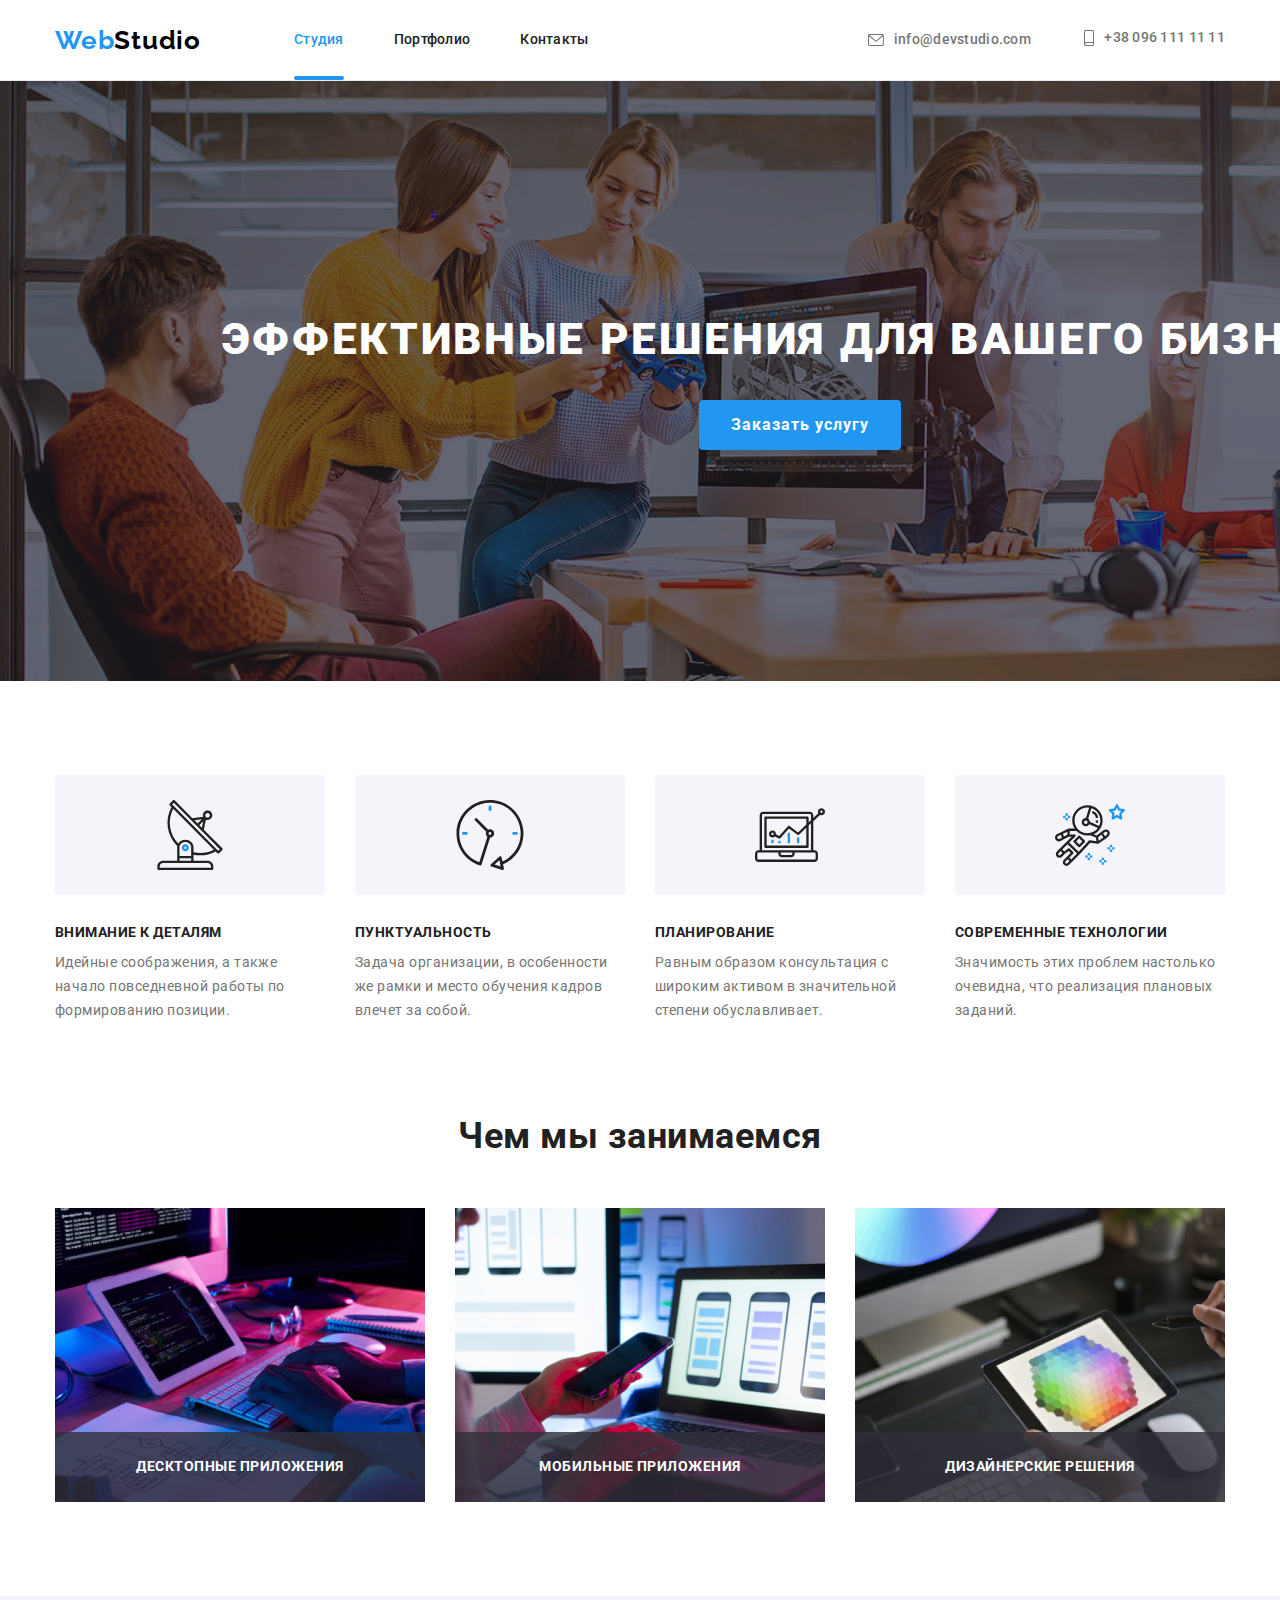
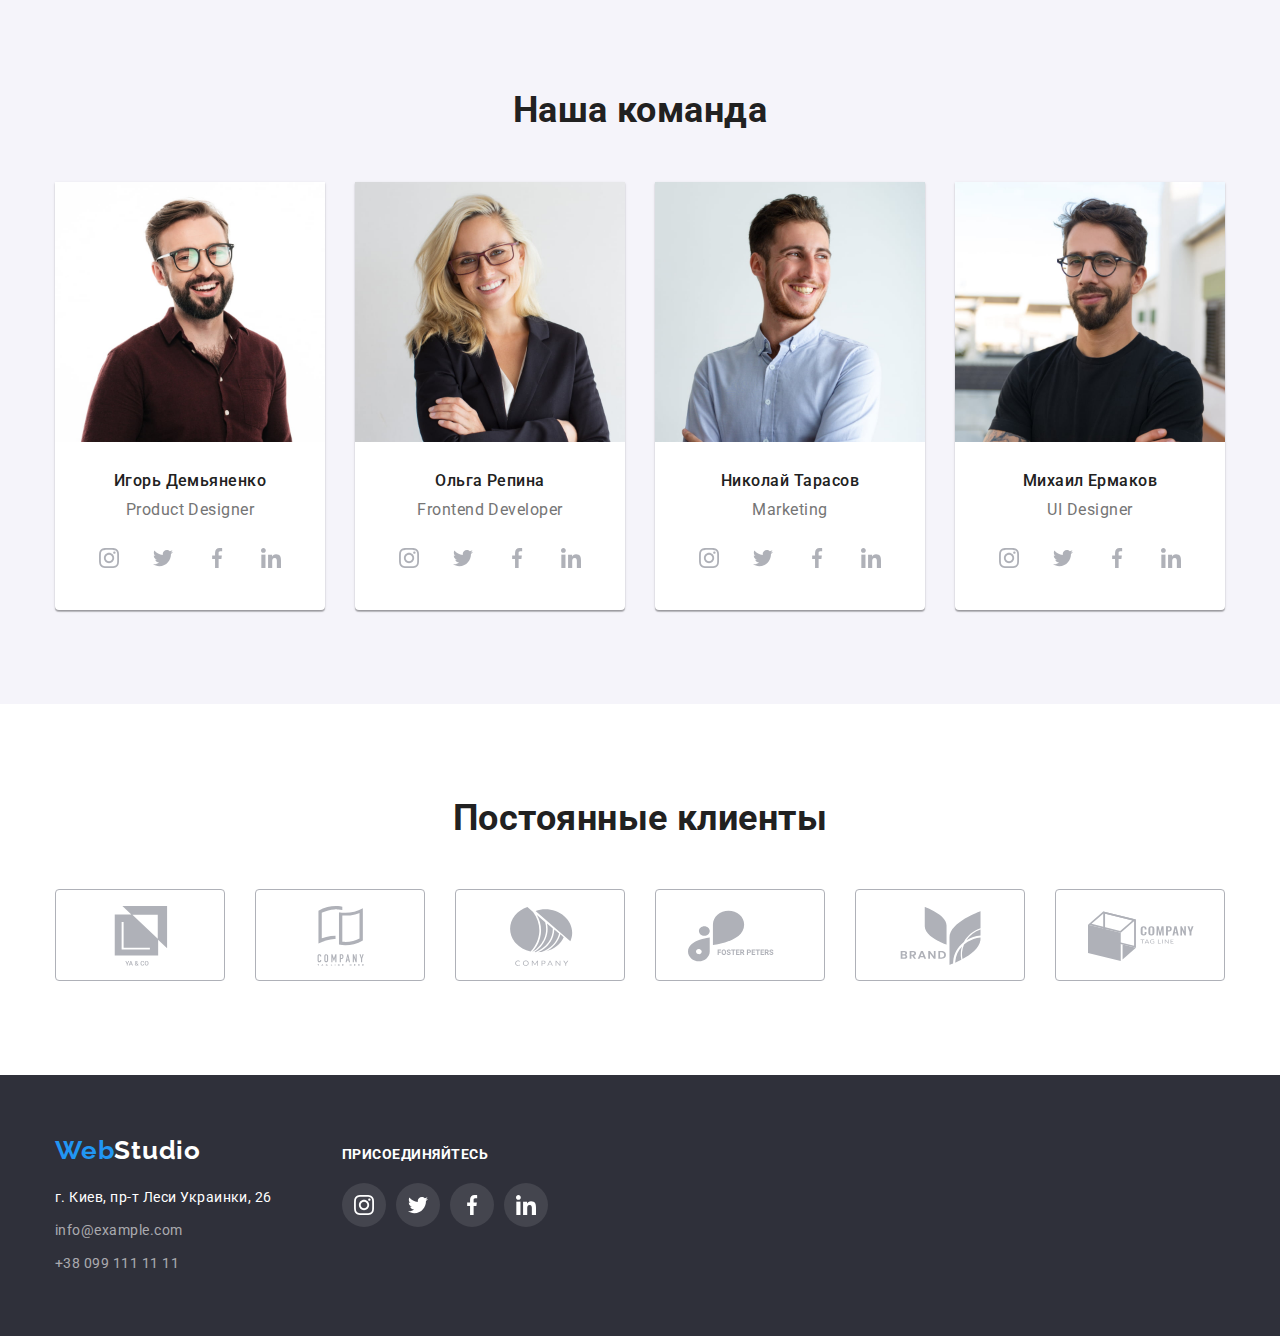
==== commit 25225fbf: "тупая тумба" ====
--- a/index.html
+++ b/index.html
@@ -88,10 +88,10 @@
     <section class="section no-padding">
         <div class="container">
             <h2 class="section-title">Чем мы занимаемся</h2>
-            <ul class="picture list">
-                <li class="item"><img class="image" src="images/working-process1.jpg" width="370" alt="Процесс написания кода разработчиком"></li>
-                <li class="item"><img class="image" src="images/working-process2.jpg" width="370" alt="Процесс разработки дизайна мобильного приложения"></li>
-                <li class="item"><img class="image" src="images/working-process3.jpg" width="370" alt="Палитра цветов на планшете"></li>
+            <ul class="service-area list">
+                <li class="service-area item"><img class="image" src="images/working-process1.jpg" width="370" alt="Процесс написания кода разработчиком"><div class="service-area thumb"><h3 class="service-area title">Десктопные приложения</h3></div></li>
+                <li class="service-area item"><img class="image" src="images/working-process2.jpg" width="370" alt="Процесс разработки дизайна мобильного приложения"><div class="service-area thumb"><h3 class="service-area title">Мобильные приложения</h3></div></li>
+                <li class="service-area item"><img class="image" src="images/working-process3.jpg" width="370" alt="Палитра цветов на планшете"><div class="service-area thumb"><h3 class="service-area title">Дизайнерские решения</h3></div></li>
             </ul>
         </div>
     </section>
--- a/css/style.css
+++ b/css/style.css
@@ -94,7 +94,22 @@
     color: var(--accent-color);
 }
 .site-nav .link.current {
+    position: relative;
+
     color: var(--accent-color);
+}
+.site-nav .link.current::after {
+    content: ' ';
+    display: inline-block;
+
+    position: absolute;
+    left: 0;
+    bottom: 0;
+
+    width: 100%;
+    height: 4px;
+    border-radius: 2px;
+    background-color: var(--accent-color);
 }
 .contacts {
     margin-left: auto;
@@ -215,9 +230,31 @@
 }
 
 /* Чем мы занимаемся */
-.picture.list {
+.service-area.list {
     display: flex;
     justify-content: space-between;
+}
+.service-area.item {
+    position: relative;
+}
+.service-area.title {
+    margin: 0;
+
+    font-size: 14px;
+    line-height: 1.14;
+    text-align: center;
+    text-transform: uppercase; 
+    color: var(--primary-white-color);
+}
+.service-area.thumb {
+    position: absolute;
+    left: 0;
+    bottom: 0;
+    width: 100%;
+
+    padding-top: 27px;
+    padding-bottom: 27px;
+    background-color: rgba(47, 48, 58, 0.8);
 }
 
 /* Наша команда */
@@ -287,7 +324,8 @@
     padding: 16px 32px;
     fill: #afb1b8;
 }
-.client-item:hover {
+.client-item:hover,
+.client-item:focus {
     border-color: var(--accent-color);
     fill: var(--accent-color);
     cursor: pointer;
@@ -353,7 +391,7 @@
     margin-left: 10px;
 }
 .footer-networks .link:hover, 
-.footer-networks .icon:focus {
+.footer-networks .link:focus {
     background-color: var(--accent-color);
 }
 
@@ -392,6 +430,7 @@
 .filter-button:focus {
     color: var(--primary-white-color);
     background-color: var(--accent-color);
+    box-shadow: 0px 3px 1px rgba(0, 0, 0, 0.1), 0px 1px 2px rgba(0, 0, 0, 0.08), 0px 2px 2px rgba(0, 0, 0, 0.12);
 }
 
 /* Список проектов */
@@ -402,6 +441,15 @@
 }
 .projects .item {
     margin: 15px;
+} 
+.projects-card {
+    position: relative;
+}
+.projects-thumb {
+    position: absolute;
+    top: 0;
+    left: 0;
+    background-color: teal;
 }
 .card-text {
     padding: 20px 24px;
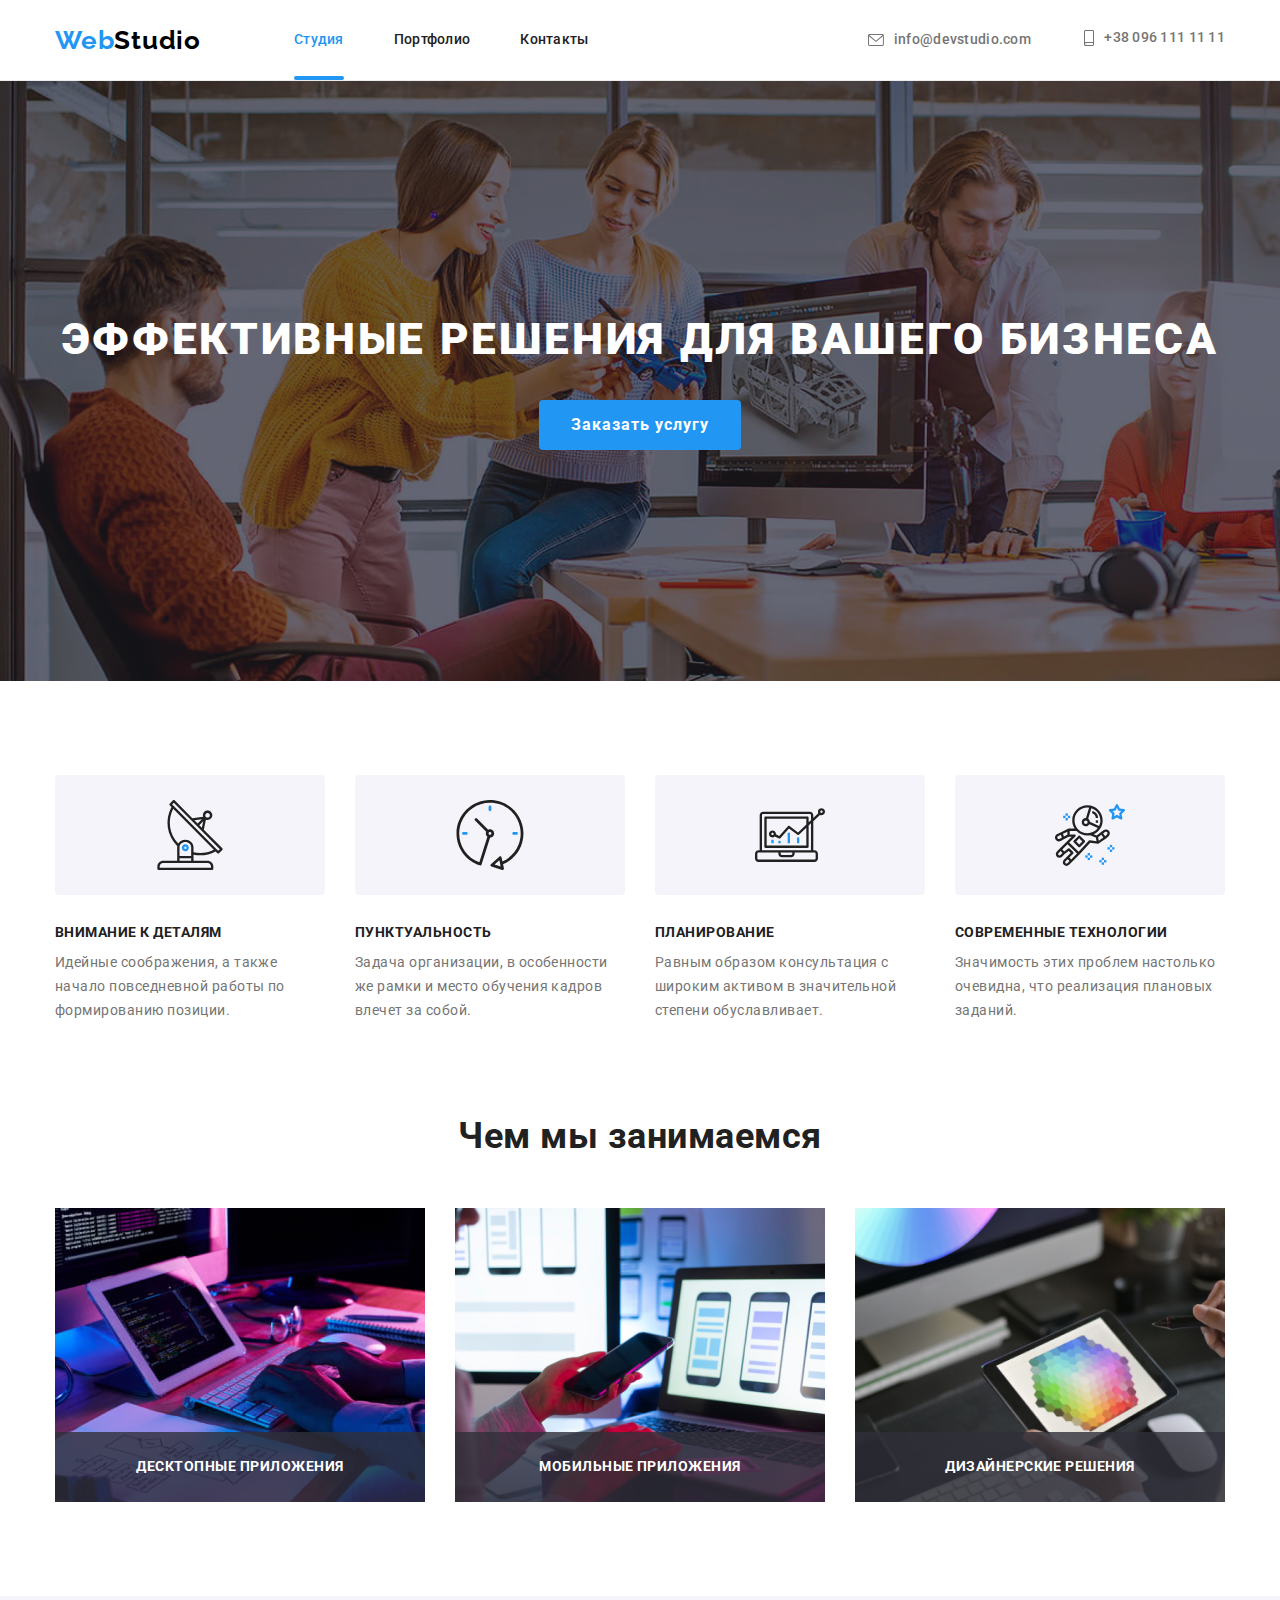
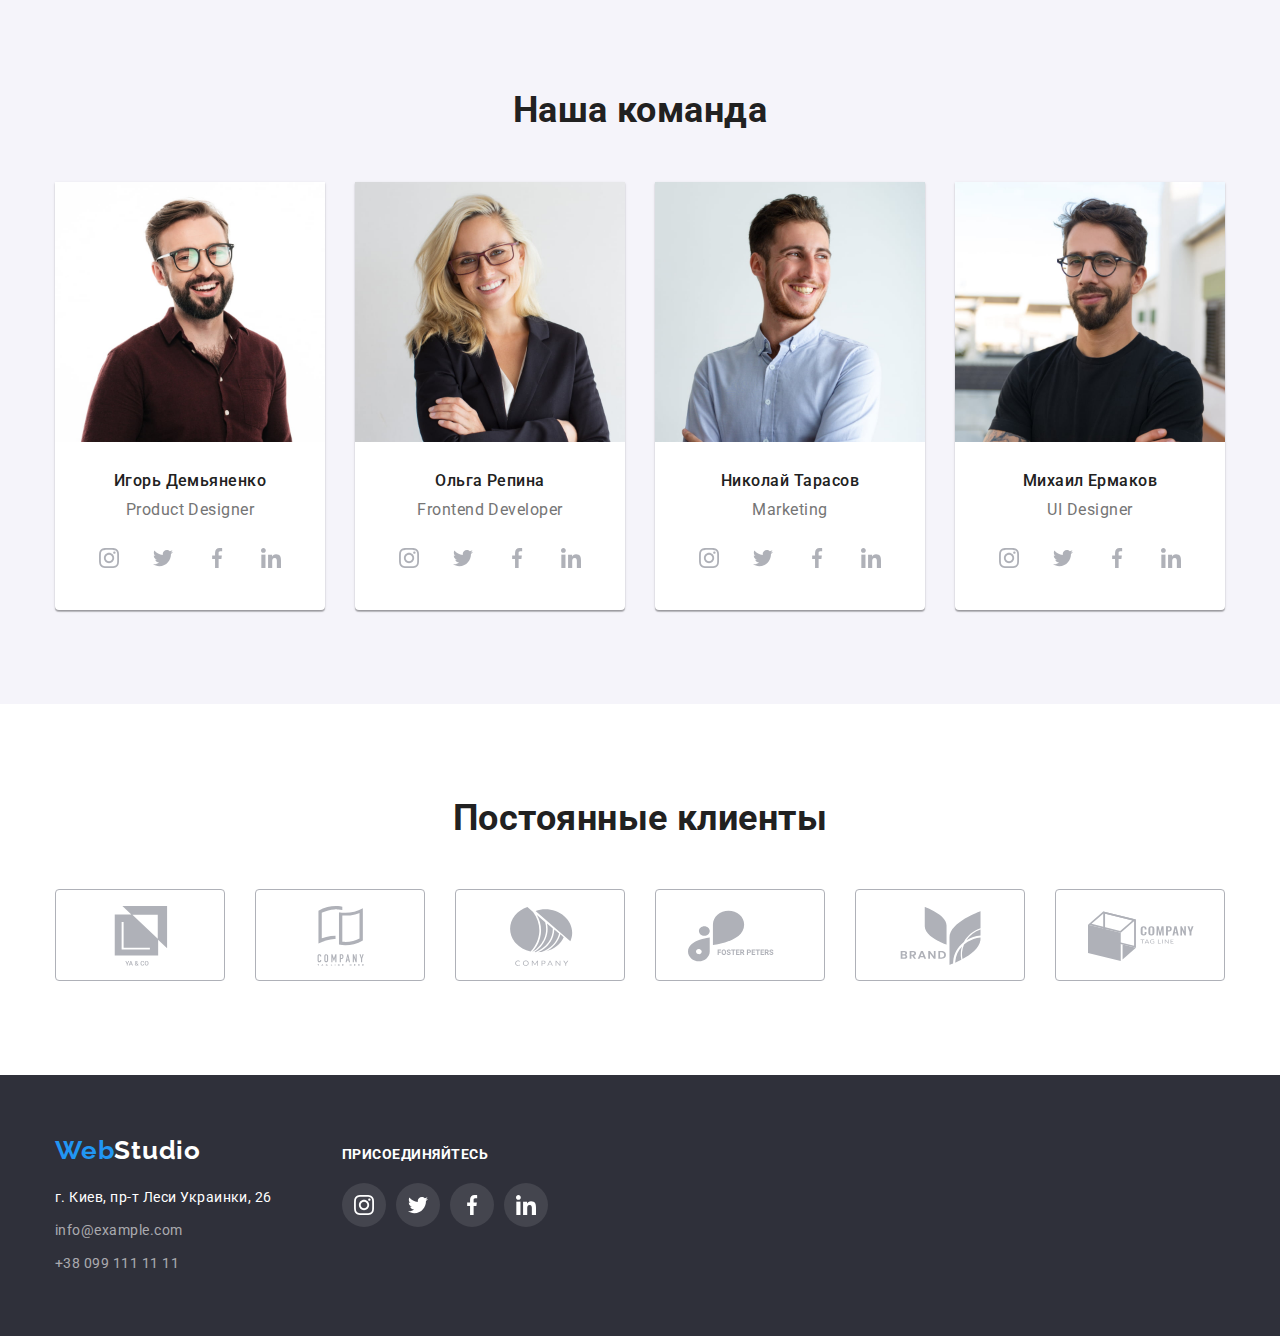
==== commit 0fc409a5: "добавление модального окна и переходов" ====
--- a/index.html
+++ b/index.html
@@ -37,13 +37,13 @@
             </div>
         </div>
     </header>
-    <main>
+    <main>      
 
     <!-- Hero -->
     <section class="hero">
         <div class="overlay">
             <h1 class="hero-title">Эффективные решения для вашего бизнеса</h1>
-            <button type="button" class="button hero">Заказать услугу</button>
+            <button type="button" class="button hero" data-modal-open>Заказать услугу</button>
         </div>
     </section>
 
@@ -316,6 +316,14 @@
                 </ul>
             </div>
         </div>
+        <div class="backdrop is-hidden" data-modal>
+            <div class="modal">
+                <button type="button" class="button-close" data-modal-close>
+                    <img src="./images/close-black.svg" alt="x">
+                </button>
+            </div>
+        </div>
     </footer>
+    <script src="./js/modal.js"></script>
 </body>
 </html>--- a/css/style.css
+++ b/css/style.css
@@ -9,6 +9,7 @@
     --accent-color: #2196F3;
     --primary-white-color: #FFFFFF;
     --secondary-background-color: #F5F4FA;
+    --o-animation-timing-function: cubic-bezier(0.4, 0, 0.2, 1);
 }
 body {
     color: var(--primary-text-color);
@@ -82,23 +83,25 @@
     margin-right: 50px;
 }
 .site-nav .link {
+    position: relative;
+
     display: block;
     padding-top: 32px;
     padding-bottom: 32px;
     
     color: var(--primary-text-color);
     text-decoration: none;
+
+    transition: color 250ms var(--o-animation-timing-function);
 }
 .site-nav .link:hover,
 .site-nav .link:focus {
     color: var(--accent-color);
 }
 .site-nav .link.current {
-    position: relative;
-
     color: var(--accent-color);
 }
-.site-nav .link.current::after {
+.site-nav .link::after {
     content: ' ';
     display: inline-block;
 
@@ -110,6 +113,16 @@
     height: 4px;
     border-radius: 2px;
     background-color: var(--accent-color);
+
+    transform: scale(0);
+    transition: transform 250ms var(--o-animation-timing-function);
+}
+.site-nav .link.current::after {
+    transform: scale(1);
+}
+.site-nav .link:hover::after,
+.site-nav .link:focus::after {
+    transform: scale(1);
 }
 .contacts {
     margin-left: auto;
@@ -123,6 +136,8 @@
     text-decoration: none;
     display: inline-flex;
     align-items: center;
+
+    transition: color 250ms var(--o-animation-timing-function);
 }
 .contacts .link:hover,
 .contacts .link:focus {
@@ -140,7 +155,7 @@
 }
 .hero .overlay {
     height: 600px;
-    min-width: 1600px;
+    max-width: 1600px;
     margin-left: auto;
     margin-right: auto;
     padding-top: 200px;
@@ -300,6 +315,8 @@
     height: 44px;
     border-radius: 50%;
     fill: #AFB1B8;
+
+    transition: background-color 250ms var(--o-animation-timing-function), fill 250ms var(--o-animation-timing-function);
 }
 
 .networks-item + .networks-item {
@@ -323,6 +340,8 @@
     border: 1px solid #AFB1B8;
     padding: 16px 32px;
     fill: #afb1b8;
+
+    transition: border-color 250ms var(--o-animation-timing-function), fill 250ms var(--o-animation-timing-function);
 }
 .client-item:hover,
 .client-item:focus {
@@ -386,6 +405,8 @@
     border-radius: 50%;
     background-color: rgba(255, 255, 255, 0.1);
     fill: var(--primary-white-color);
+
+    transition: background-color 250ms var(--o-animation-timing-function);
 }
 .footer-networks.item + .footer-networks.item {
     margin-left: 10px;
@@ -394,6 +415,59 @@
 .footer-networks .link:focus {
     background-color: var(--accent-color);
 }
+
+/* Модальное окно и бэкдроп */
+.backdrop.is-hidden {
+    /* visibility: hidden; */
+    opacity: 0;
+    pointer-events: none;
+}
+.backdrop {
+    position: fixed;
+    width: 100%;
+    height: 100%;
+    top: 0;
+    left: 0;
+
+    background-color: rgba(0, 0, 0, 0.2);
+    
+    opacity: 1;
+    transition: opacity 250ms var(--o-animation-timing-function);
+}
+.modal {
+    position: absolute;
+    top: 50%;
+    left: 50%;
+
+    min-width: 528px;
+    min-height: 581px;
+    border-radius: 4px;
+    background-color: var(--primary-white-color);
+
+    transform: translate(-50%, -50%) scale(1);
+    transition: transform 250ms var(--o-animation-timing-function);
+}
+.backdrop.is-hidden > .modal {
+    transform: translate(-50%, -50%) scale(0.9);
+}
+.button-close {
+    position: absolute;
+    top: 8px;
+    right: 8px;
+
+    display: flex;
+    justify-content: center;
+    align-items: center;
+
+    width: 30px;
+    height: 30px;
+    border: 1px solid rgba(0, 0, 0, 0.1);
+    border-radius: 50%;
+    background-color: transparent;
+
+    cursor: pointer;
+}
+    
 
 /* Стили для страницы portfolio.html */
 /* Цвет фона объектов #F5F4FA */
@@ -425,6 +499,8 @@
     text-align: center;
 
     cursor: pointer;
+
+    transition: color 250ms var(--o-animation-timing-function), background-color 250ms var(--o-animation-timing-function), box-shadow 250ms var(--o-animation-timing-function);
 }
 .filter-button:hover,
 .filter-button:focus {
@@ -439,29 +515,60 @@
     flex-wrap: wrap;
     margin: -15px;
 }
-.projects .item {
+.project-card {
     margin: 15px;
+
+    transition: box-shadow 250ms var(--o-animation-timing-function);
 } 
-.projects-card {
+.card-text {
+    padding: 20px 24px;
+
+    border-right: 1px solid #EEEEEE;
+    border-bottom: 1px solid #EEEEEE;
+    border-left: 1px solid #EEEEEE;
+
+}
+.project-link {
+    text-decoration: none;
+    cursor: pointer;
+}
+.project-link .overlay { 
     position: relative;
+    overflow: hidden;
 }
 .projects-thumb {
     position: absolute;
     top: 0;
     left: 0;
-    background-color: teal;
-}
-.card-text {
-    padding: 20px 24px;
-
-    border-right: 1px solid #EEEEEE;
-    border-bottom: 1px solid #EEEEEE;
-    border-left: 1px solid #EEEEEE;
-
+    width: 100%;
+    height: 100%;
+
+    padding: 63px 24px;
+    background-color: rgba(33, 150, 243, 0.9);
+
+    transform: translateY(100%);
+    transition: transform 250ms var(--o-animation-timing-function);
+}
+.project-link:hover .projects-thumb,
+.project-link:focus .projects-thumb {
+    transform: translateY(0);
+    opacity: 1;
+}
+.project-card:hover,
+.project-card:focus {
+    box-shadow: 0px 1px 1px rgba(0, 0, 0, 0.12), 0px 4px 4px rgba(0, 0, 0, 0.06), 1px 4px 6px rgba(0, 0, 0, 0.16); 
+}
+.projects-thumb .text {
+    margin: 0;
+    
+    font-size: 18px;
+    line-height: 1.55;
+    color: var(--primary-white-color);
 }
 .projects-name {
     margin: 0;
 
+    color: var(--primary-text-color);
     font-size: 18px;
     line-height: 2;
     letter-spacing: 0.06em;
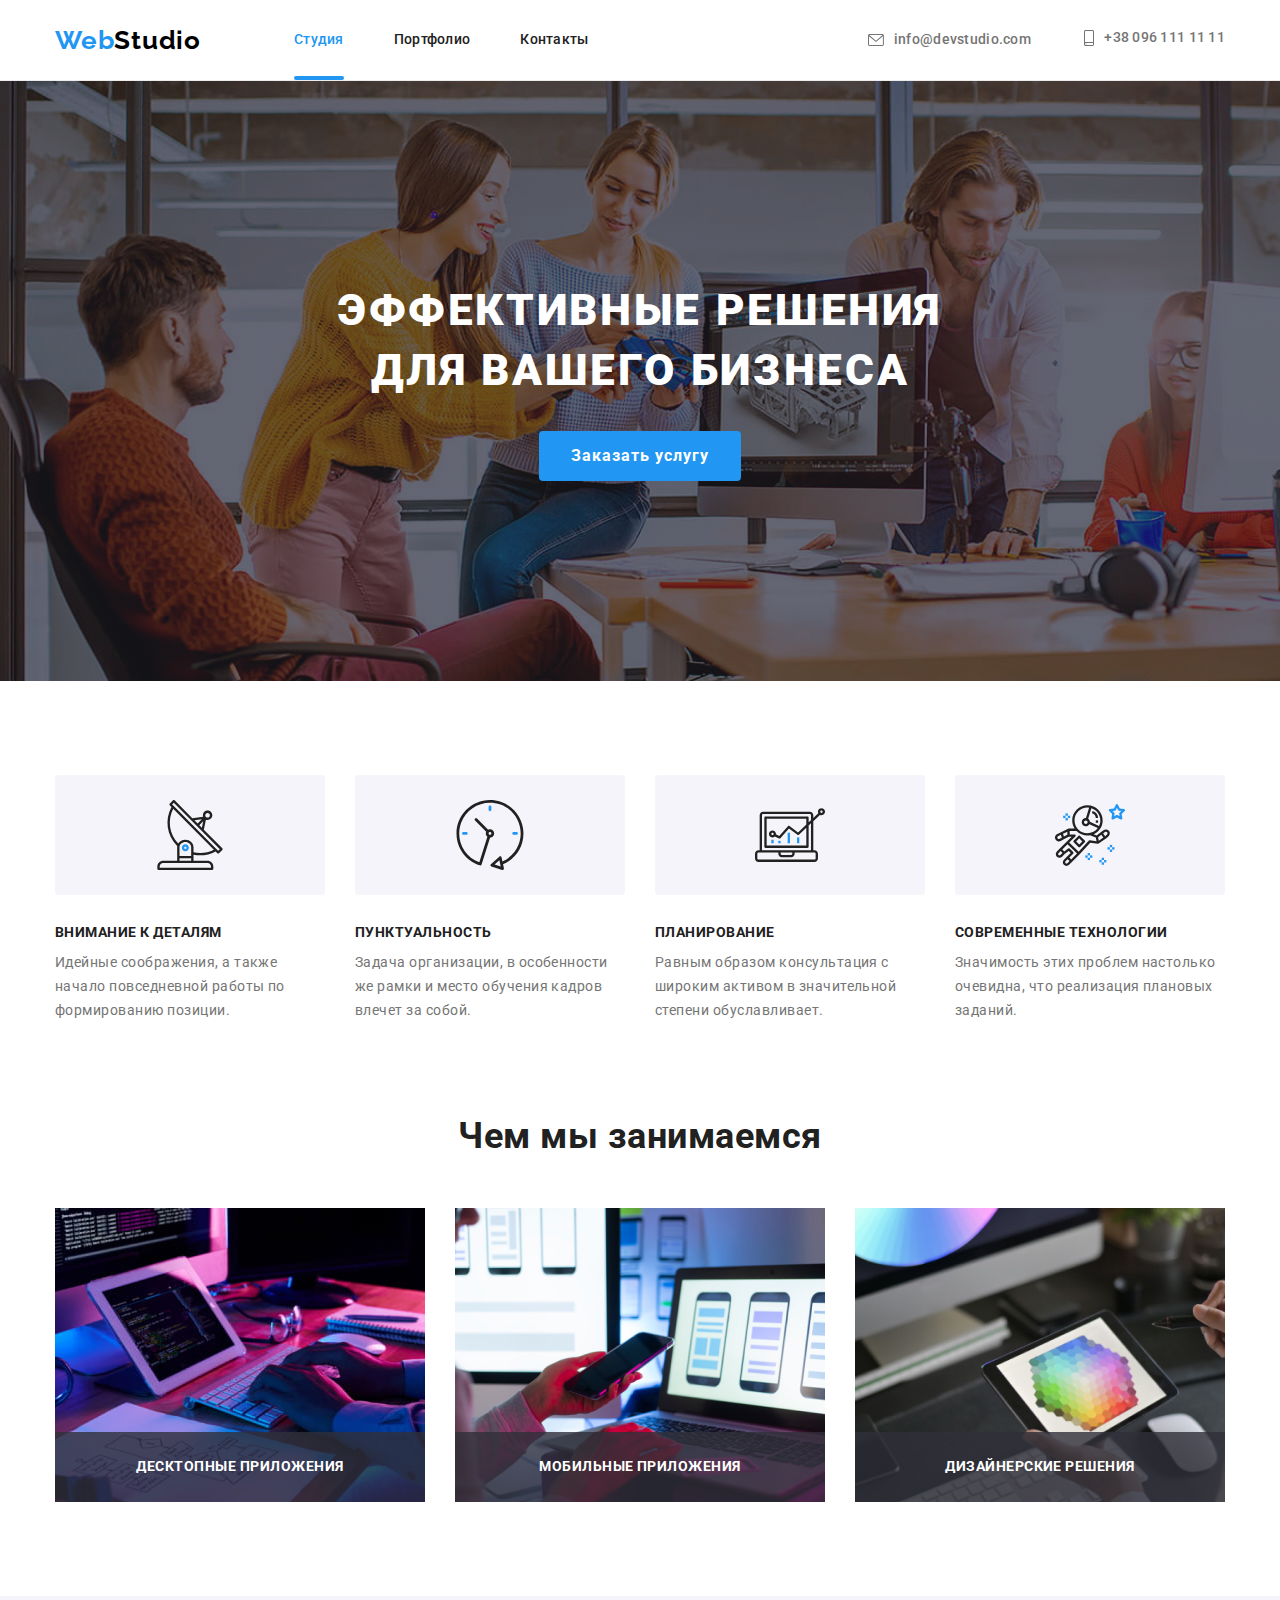
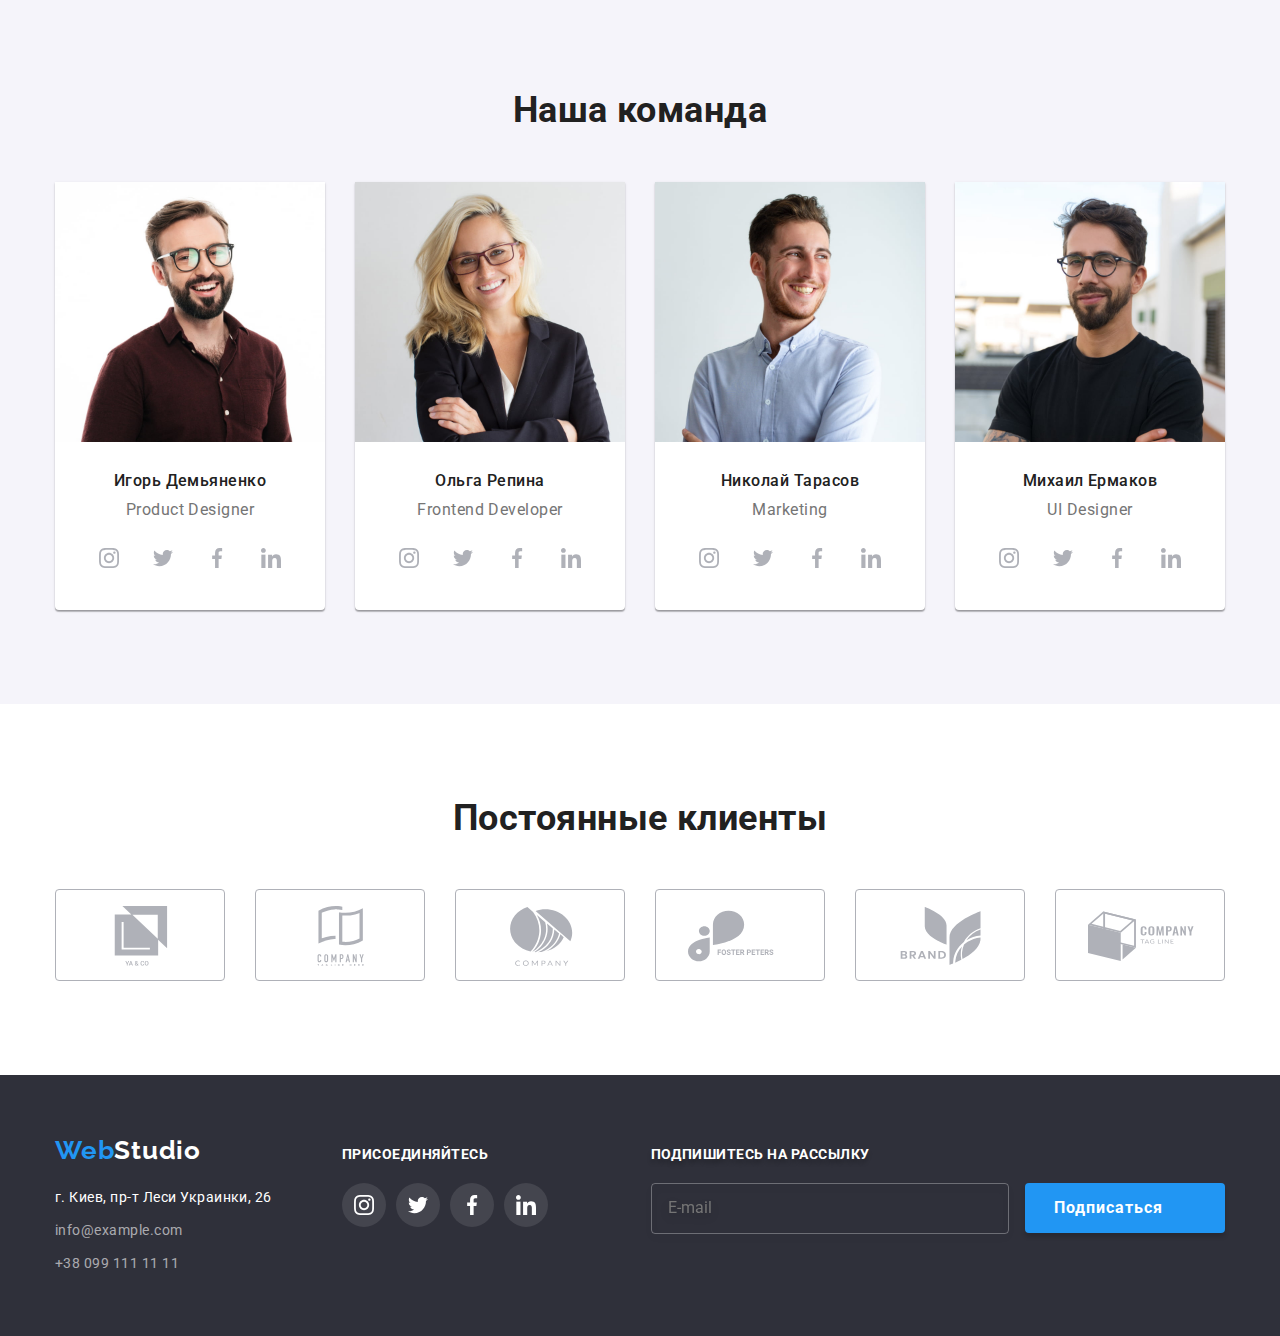
==== commit d8cc22b7: "форма с свг" ====
--- a/index.html
+++ b/index.html
@@ -29,11 +29,13 @@
                 <a class="link" href="mailto:info@devstudio.com">
                     <svg class="contacts-icon" width="16" height="12">
                         <use href="./images/icon-sprite.svg#envelope"></use>
-                    </svg>info@devstudio.com</a>
+                    </svg>info@devstudio.com
+                </a>
                 <a class="link" href="tel:+380991111111">
                     <svg class="contacts-icon" width="10" height="16">
                         <use href="./images/icon-sprite.svg#smartphone"></use>
-                    </svg>+38 096 111 11 11</a>
+                    </svg>+38 096 111 11 11
+                </a>
             </div>
         </div>
     </header>
@@ -42,8 +44,10 @@
     <!-- Hero -->
     <section class="hero">
         <div class="overlay">
-            <h1 class="hero-title">Эффективные решения для вашего бизнеса</h1>
-            <button type="button" class="button hero" data-modal-open>Заказать услугу</button>
+            <div class="heading-container">
+                <h1 class="hero-title">Эффективные решения для вашего бизнеса</h1>
+                <button type="button" class="button hero" data-modal-open>Заказать услугу</button>
+            </div>
         </div>
     </section>
 
@@ -315,12 +319,66 @@
                     </li>
                 </ul>
             </div>
+            <form class="subscription-form" name="subscription-form" autocomplete="on">
+                <label for="email-subscription" class="subscription-title">Подпишитесь на рассылку</label>
+                <div class="">
+                    <input type="email" name="email" id="email-subscription" placeholder="E-mail" class="email-form">
+                    <button type="submit" class="subscription-button">Подписаться
+                        <svg width="24px" height="24px">
+                            <use href="./images/icon-sprite.svg#icon-send"></use>
+                        </svg>
+                        <!-- <img src="./images/icon-send.svg" alt="icon-send" class="icon-send"> -->
+                    </button>
+                </div>
+            </form>
         </div>
         <div class="backdrop is-hidden" data-modal>
             <div class="modal">
                 <button type="button" class="button-close" data-modal-close>
-                    <img src="./images/close-black.svg" alt="x">
+                    <svg width="18px" height="18px">
+                        <use href="./images/icon-sprite.svg#close-icon"></use>
+                    </svg>
                 </button>
+                <h3 class="form-title">Оставьте свои данные, мы вам перезвоним</h3>
+                <form name="form-contacts" class="form-contacts">
+                    <div class="form-field">
+                        <label for="name" class="form-label">Имя</label>
+                        <input type="text" name="name" id="name" class="form-input">
+                        <svg class="input-svg" width="18px" height="18px">
+                            <use href="./images/icon-sprite.svg#person"></use>
+                        </svg>
+                    </div>
+                    <div class="form-field">
+                        <label for="tel" class="form-label">Телефон</label>
+                        <input type="tel" name="tel" id="tel" class="form-input">
+                        <div class="input-svg">
+                            <svg  width="18px" height="18px">
+                            <use href="./images/icon-sprite.svg#phone"></use>
+                            </svg> 
+                        </div>
+                        
+                    </div>
+                    <div class="form-field">
+                        <label for="email" class="form-label">Почта</label>
+                        <input type="email" name="email" id="email" class="form-input">
+                        <svg class="input-svg" width="18px" height="18px">
+                            <use href="./images/icon-sprite.svg#email"></use>
+                        </svg>
+                    </div>
+                    <div class="form-field">
+                        <label for="comment" class="form-label">Комментарий</label>
+                        <textarea name="comment" id="comment" class="form-input comment" rows="4" placeholder="Введите текст"></textarea>
+                    </div>
+                    <div class="center">
+                        <div class="form-policy">
+                            <input type="checkbox" name="checkbox" class="checkbox" id="policy">
+                            <label for="policy" class="label-checkbox">Соглашаюсь с рассылкой и принимаю
+                                <a href="" class="policy-link">Условия договора</a>
+                            </label>
+                        </div>
+                        <button type="submit" class="form-button">Отправить</button>
+                    </div>
+                </form>
             </div>
         </div>
     </footer>
--- a/css/style.css
+++ b/css/style.css
@@ -137,7 +137,7 @@
     display: inline-flex;
     align-items: center;
 
-    transition: color 250ms var(--o-animation-timing-function);
+    transition: color 250ms var(--o-animation-timing-function), fill 250ms var(--o-animation-timing-function);
 }
 .contacts .link:hover,
 .contacts .link:focus {
@@ -162,8 +162,13 @@
     padding-bottom: 200px;
     background-image: linear-gradient(to right, rgba(47, 48, 58, 0.4), rgba(47, 48, 58, 0.4) ), url(../images/hero-image.jpg);
 }
+.heading-container {
+    width: 696px;
+    margin: auto;
+}
 .hero-title {
     margin-bottom: 30px;
+    margin-top: 0;
 
     color: var(--primary-white-color);
     font-weight: 900;
@@ -415,6 +420,58 @@
 .footer-networks .link:focus {
     background-color: var(--accent-color);
 }
+.subscription-form {
+    display: flex;
+    flex-direction: column;
+
+}
+.subscription-title {
+    margin-top: 12px;
+    margin-bottom: 20px;
+
+    font-weight: 700;
+    font-size: 14px;
+    line-height: 1.14;
+    text-transform: uppercase;
+    color: var(--primary-white-color);
+    text-shadow: 0px 4px 4px rgba(0, 0, 0, 0.25);
+}
+.email-form {   
+    margin-right: 12px;
+    padding: 15px 16px;
+    width: 358px;
+    border: 1px solid rgba(255, 255, 255, 0.3);
+    filter: drop-shadow(0px 4px 4px rgba(0, 0, 0, 0.15));
+    border-radius: 4px;
+    background-color: transparent;
+}
+
+.subscription-button {
+    display: inline-flex;
+    align-items: center;
+    justify-content: space-between;
+
+    min-width: 200px;
+    padding: 10px 29px;
+    background: var(--accent-color);
+    box-shadow: 0px 4px 4px rgba(0, 0, 0, 0.15);
+    border: 0;
+    border-radius: 4px;
+
+    font-family: inherit;
+    font-weight: 700;
+    font-size: 16px;
+    line-height: 1.87;
+    text-align: center;
+    letter-spacing: 0.06em; 
+    color: var(--primary-white-color);
+
+    cursor: pointer;
+}
+.icon-send {
+    width: 24px;
+    height: 24px;
+}
 
 /* Модальное окно и бэкдроп */
 .backdrop.is-hidden {
@@ -438,6 +495,7 @@
     position: absolute;
     top: 50%;
     left: 50%;
+    padding: 40px;
 
     min-width: 528px;
     min-height: 581px;
@@ -467,7 +525,90 @@
 
     cursor: pointer;
 }
+.form-title {
+    margin-top: 0;
+    margin-bottom: 12px;
+    font-weight: 700;
+    font-size: 20px;
+    line-height: 1.15;
+    text-align: center;
+    color: var(--primary-text-color);
+}
+.form-field {
+    display: flex;
+    flex-direction: column;
+    margin-bottom: 10px;
+
+    fill: #000000;
     
+}
+.form-label {
+    margin-bottom: 4px;
+
+    font-size: 12px;
+    line-height: 1.16;
+    letter-spacing: 0.01em;
+    color: var(--secondary-text-color);
+}
+.form-input {
+    padding: 12px;
+
+    border: 1px solid rgba(33, 33, 33, 0.2);
+    border-radius: 4px;
+    font-size: 12px;
+    line-height: 1.16;
+    letter-spacing: 0.01em;
+}
+.input-svg {
+    display: flex;
+    justify-content: center;
+    align-items: center;
+    width: 18px;
+    height: 18px;
+    fill: #212121;
+}
+.form-input.comment {
+    height: 120px;
+    padding-right: 16px;
+    padding-left: 16px;
+    resize: none;
+}
+.form-input.comment::placeholder { 
+    color: rgba(117, 117, 117, 0.5);
+}
+.form-policy {
+    margin-top: 10px;
+}
+.label-checkbox {
+    font-size: 14px;
+    line-height: 1.71;
+    color: var(--secondary-text-color);
+}
+.policy-link {
+    color: var(--accent-color);
+}
+.center {
+    display: flex;
+    flex-direction: column;
+    align-items: center;
+}
+.form-button {
+    padding: 10px 55px;
+    margin-top: 30px;
+    
+    background: var(--accent-color);
+    box-shadow: 0px 4px 4px rgba(0, 0, 0, 0.15);
+    border: 0;
+    border-radius: 4px;
+
+    font-weight: 700;
+    font-size: 16px;
+    line-height: 1.88;
+    letter-spacing: 0.06em;
+    color: var(--primary-white-color);
+
+    cursor: pointer;
+}
 
 /* Стили для страницы portfolio.html */
 /* Цвет фона объектов #F5F4FA */
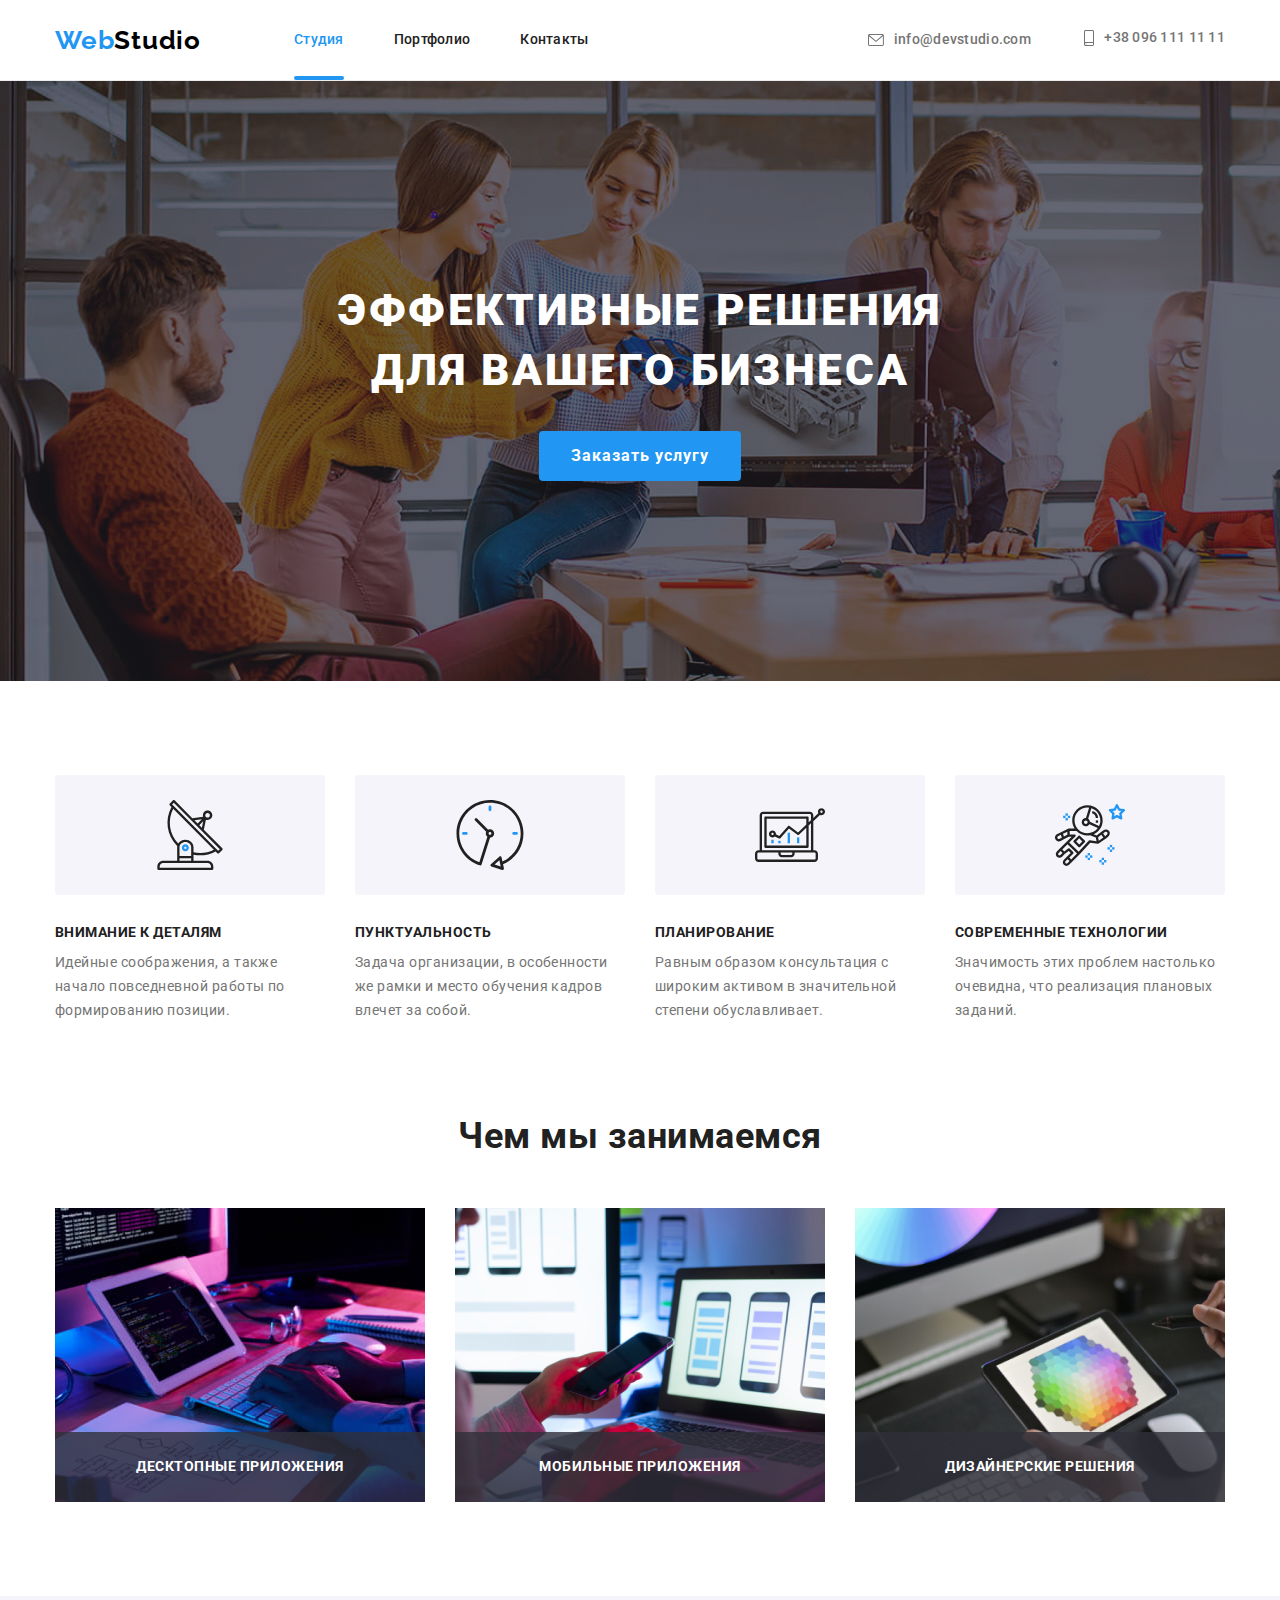
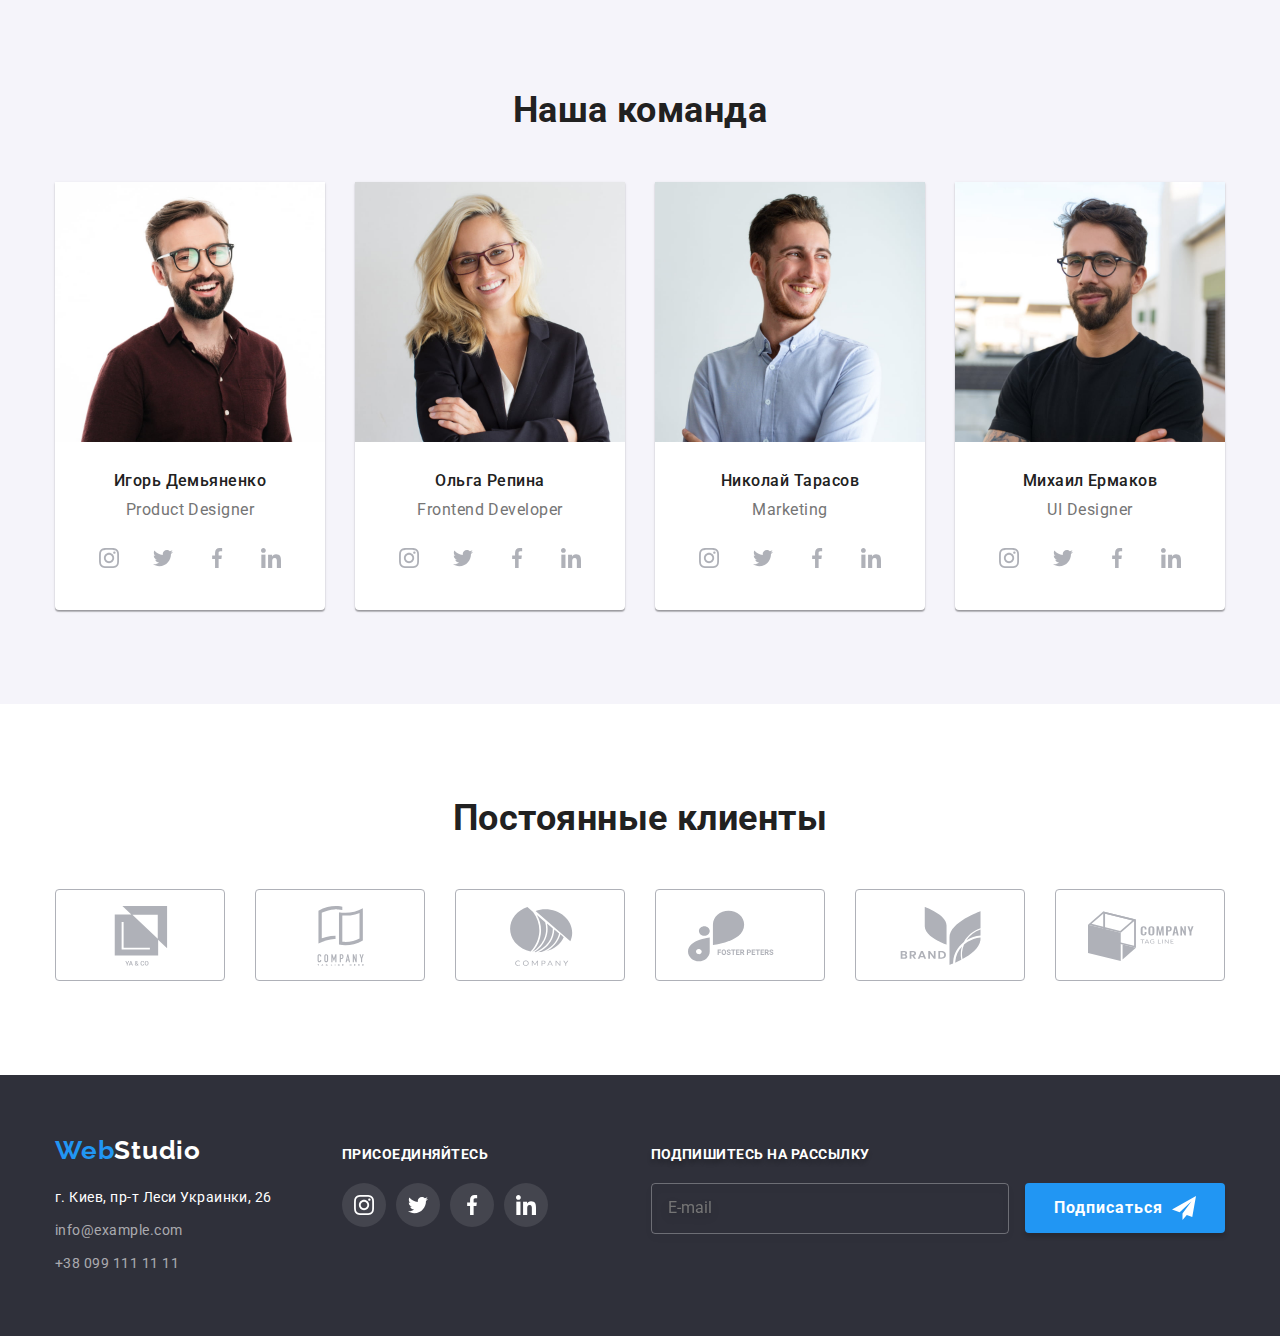
==== commit 6c201bfb: "стилизация форм" ====
--- a/index.html
+++ b/index.html
@@ -324,10 +324,7 @@
                 <div class="">
                     <input type="email" name="email" id="email-subscription" placeholder="E-mail" class="email-form">
                     <button type="submit" class="subscription-button">Подписаться
-                        <svg width="24px" height="24px">
-                            <use href="./images/icon-sprite.svg#icon-send"></use>
-                        </svg>
-                        <!-- <img src="./images/icon-send.svg" alt="icon-send" class="icon-send"> -->
+                        <span class="icon-send"></span>
                     </button>
                 </div>
             </form>
@@ -344,38 +341,29 @@
                     <div class="form-field">
                         <label for="name" class="form-label">Имя</label>
                         <input type="text" name="name" id="name" class="form-input">
-                        <svg class="input-svg" width="18px" height="18px">
-                            <use href="./images/icon-sprite.svg#person"></use>
-                        </svg>
+                        <svg class="input-icon" width="18" height="18" xmlns="http://www.w3.org/2000/svg"><path d="M9 9a3 3 0 1 0 0-6 3 3 0 1 0 0 6Zm0 1.5c-2.003 0-6 1.005-6 3v.75c0 .412.337.75.75.75h10.5c.412 0 .75-.338.75-.75v-.75c0-1.995-3.998-3-6-3Z"/></svg>
                     </div>
                     <div class="form-field">
                         <label for="tel" class="form-label">Телефон</label>
                         <input type="tel" name="tel" id="tel" class="form-input">
-                        <div class="input-svg">
-                            <svg  width="18px" height="18px">
-                            <use href="./images/icon-sprite.svg#phone"></use>
-                            </svg> 
-                        </div>
-                        
+                        <svg class="input-icon" width="18" height="18" xmlns="http://www.w3.org/2000/svg"><path d="m13.996 11.123-1.838-.21a1.44 1.44 0 0 0-1.187.412l-1.332 1.332a10.888 10.888 0 0 1-4.769-4.77L6.21 6.55a1.44 1.44 0 0 0 .412-1.187l-.21-1.824a1.448 1.448 0 0 0-1.44-1.28H3.72c-.818 0-1.498.68-1.448 1.497.384 6.18 5.327 11.116 11.5 11.5.817.05 1.498-.63 1.498-1.448v-1.252a1.434 1.434 0 0 0-1.274-1.432Z"/></svg>
                     </div>
                     <div class="form-field">
                         <label for="email" class="form-label">Почта</label>
                         <input type="email" name="email" id="email" class="form-input">
-                        <svg class="input-svg" width="18px" height="18px">
-                            <use href="./images/icon-sprite.svg#email"></use>
-                        </svg>
+                        <svg class="input-icon" width="18" height="18" xmlns="http://www.w3.org/2000/svg"><path d="M15 3H3c-.825 0-1.492.675-1.492 1.5l-.008 9c0 .825.675 1.5 1.5 1.5h12c.825 0 1.5-.675 1.5-1.5v-9c0-.825-.675-1.5-1.5-1.5Zm-.3 3.188L9.398 9.502a.759.759 0 0 1-.796 0L3.3 6.188a.637.637 0 1 1 .675-1.08L9 8.25l5.025-3.143a.637.637 0 1 1 .675 1.08Z"/></svg>
                     </div>
                     <div class="form-field">
                         <label for="comment" class="form-label">Комментарий</label>
                         <textarea name="comment" id="comment" class="form-input comment" rows="4" placeholder="Введите текст"></textarea>
                     </div>
                     <div class="center">
-                        <div class="form-policy">
-                            <input type="checkbox" name="checkbox" class="checkbox" id="policy">
-                            <label for="policy" class="label-checkbox">Соглашаюсь с рассылкой и принимаю
-                                <a href="" class="policy-link">Условия договора</a>
-                            </label>
-                        </div>
+                        <label class="form-policy">
+                            <input type="checkbox" name="input-checkbox" class="input-checkbox">
+                            <span class="icon-checkbox"></span>
+                            <p class="checkbox-title">Соглашаюсь с рассылкой и принимаю</p>
+                            <a href="" class="policy-link">Условия договора</a>
+                        </label>
                         <button type="submit" class="form-button">Отправить</button>
                     </div>
                 </form>
--- a/css/style.css
+++ b/css/style.css
@@ -420,10 +420,12 @@
 .footer-networks .link:focus {
     background-color: var(--accent-color);
 }
+
+/* Имейл-форма подписки */
+
 .subscription-form {
     display: flex;
     flex-direction: column;
-
 }
 .subscription-title {
     margin-top: 12px;
@@ -444,6 +446,12 @@
     filter: drop-shadow(0px 4px 4px rgba(0, 0, 0, 0.15));
     border-radius: 4px;
     background-color: transparent;
+
+    font-weight: 400;
+    color: var(--primary-white-color);
+}
+.email-form:focus {
+    outline: 0;
 }
 
 .subscription-button {
@@ -471,9 +479,11 @@
 .icon-send {
     width: 24px;
     height: 24px;
+    background-image: url(../images/icon-send.svg);
 }
 
 /* Модальное окно и бэкдроп */
+
 .backdrop.is-hidden {
     /* visibility: hidden; */
     opacity: 0;
@@ -524,7 +534,16 @@
     background-color: transparent;
 
     cursor: pointer;
-}
+
+    transition: fill 250ms var(--o-animation-timing-function);
+}
+.button-close:hover,
+.button-close:focus {
+    fill: var(--accent-color);
+}
+
+/* Форма модалки  */
+
 .form-title {
     margin-top: 0;
     margin-bottom: 12px;
@@ -539,8 +558,9 @@
     flex-direction: column;
     margin-bottom: 10px;
 
+    position: relative;
+
     fill: #000000;
-    
 }
 .form-label {
     margin-bottom: 4px;
@@ -552,6 +572,7 @@
 }
 .form-input {
     padding: 12px;
+    padding-left: 42px;
 
     border: 1px solid rgba(33, 33, 33, 0.2);
     border-radius: 4px;
@@ -559,13 +580,20 @@
     line-height: 1.16;
     letter-spacing: 0.01em;
 }
-.input-svg {
-    display: flex;
-    justify-content: center;
-    align-items: center;
-    width: 18px;
-    height: 18px;
-    fill: #212121;
+.input-icon {
+    display: inline-block;
+    position: absolute;
+    top: 50%;
+    left: 12px;
+    
+    fill: var(--primary-text-color);
+}
+.form-input:focus {
+    border: 1px solid var(--accent-color);
+    outline: 0;
+}
+.form-input:focus + .input-icon {
+    fill: var(--accent-color);
 }
 .form-input.comment {
     height: 120px;
@@ -576,15 +604,57 @@
 .form-input.comment::placeholder { 
     color: rgba(117, 117, 117, 0.5);
 }
+
 .form-policy {
+    position: relative;
+
     margin-top: 10px;
-}
-.label-checkbox {
+    border: 1px black;
+}
+.checkbox-title {
+    display: inline-block;
+    margin: 0;
+    margin-left: 19px;
+
     font-size: 14px;
     line-height: 1.71;
     color: var(--secondary-text-color);
 }
+.input-checkbox {
+    position: absolute;
+    width: 1px;
+    height: 1px;
+    margin: -1px;
+    border: 0;
+    padding: 0;
+    clip: rect(0 0 0 0);
+    overflow: hidden;
+}
+.icon-checkbox {
+    position: absolute;
+    top: 50%;
+    left: -4px;
+    transform: translateY(-50%);
+
+    display: inline-block;
+    width: 16px;
+    height: 15px;
+
+    border: 1.65px solid var(--primary-text-color);
+    border-radius: 1.7px;
+}
+.input-checkbox:checked + .icon-checkbox {
+    background-color: var(--accent-color);
+    border-color: var(--accent-color);
+    background-image: url(/images/icon-check.svg);
+    background-origin: content-box;
+    background-size: contain;
+    background-position: center;
+    background-repeat: no-repeat;
+}
 .policy-link {
+    font-size: 14px;
+    line-height: 1.71;
     color: var(--accent-color);
 }
 .center {
